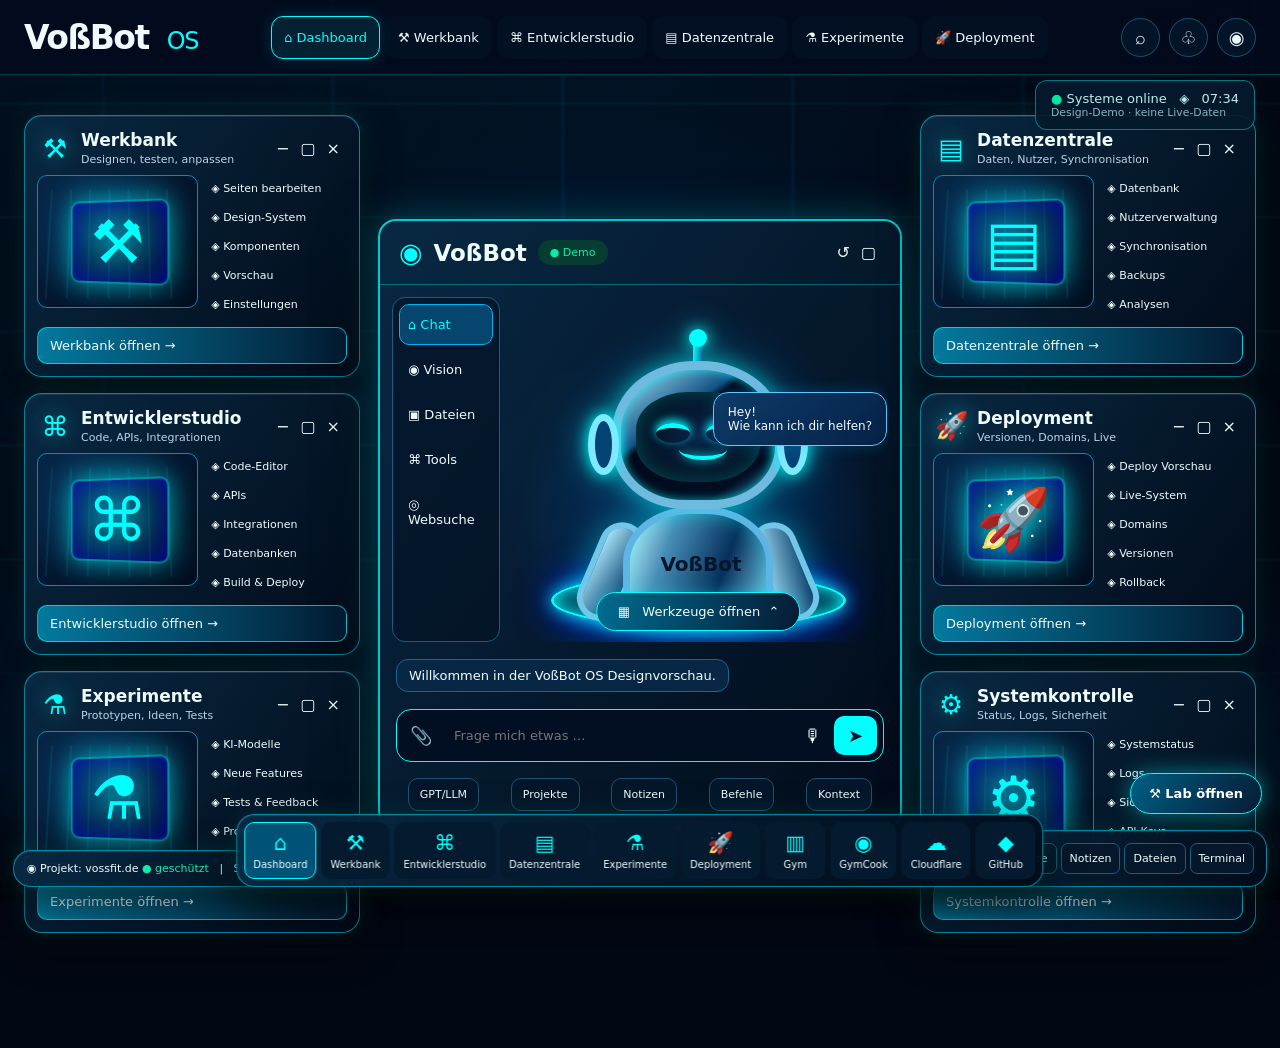
==== apps/vossbot-lab-v1/index.html @ 90f82146 "Create interactive VossBot Lab V1 integrated layout prototype" ====
<!doctype html><html lang="de"><head><meta charset="utf-8"><meta name="viewport" content="width=device-width,initial-scale=1"><meta name="theme-color" content="#030b19"><title>VoßBot OS | Virtuelle Werkbank</title><style>
:root{--cyan:#00ffff;--blue:#0000ff;--ink:#effcff;--muted:#a3c0d1;--line:#00dfff89;--glass:linear-gradient(125deg,#092b46e9,#020b19ef)}*{box-sizing:border-box}html{scroll-behavior:smooth}body{margin:0;min-height:100dvh;background:#020714;color:var(--ink);font:13px 'Segoe UI',system-ui,sans-serif;overflow-x:hidden}body:before{content:"";position:fixed;inset:0;z-index:-1;background:radial-gradient(ellipse at 50% 58%,#00399c55,transparent 55%),linear-gradient(90deg,#000a15b9,#0013267d,#000a15b9),repeating-linear-gradient(90deg,transparent 0 100px,#00aaff1c 102px 104px,transparent 106px 230px),linear-gradient(130deg,#031f37,#020510 65%)}body:after{content:"";position:fixed;inset:0;z-index:-1;pointer-events:none;background:linear-gradient(180deg,transparent 60%,#021328 85%,#02040b),repeating-linear-gradient(0deg,transparent 0 110px,#00ffff0d 112px 114px);opacity:.8}button,input{font:inherit}button{color:inherit;cursor:pointer}button:focus-visible,input:focus-visible{outline:2px solid var(--cyan);outline-offset:3px}.top{height:75px;display:flex;align-items:center;gap:22px;padding:0 24px;background:#030b1ec9;border-bottom:1px solid #00ffff39;backdrop-filter:blur(20px);position:relative;z-index:5}.logo{font-size:33px;letter-spacing:-1.5px;font-weight:850;white-space:nowrap}.logo b{color:var(--cyan);font-size:24px;font-weight:500;margin-left:8px}.nav{display:flex;gap:5px;flex:1;justify-content:center}.nav button{border:1px solid transparent;background:#0416288a;border-radius:12px;padding:13px 12px;white-space:nowrap}.nav button:hover,.nav button.selected{border-color:var(--cyan);color:var(--cyan);background:#00ffff17;box-shadow:0 0 15px #00ffff29}.topactions{display:flex;gap:9px}.topactions button{border:1px solid #145476;border-radius:50%;width:39px;height:39px;background:#031429;font-size:18px}.topactions button:hover{border-color:var(--cyan)}.status{position:absolute;right:25px;top:80px;padding:10px 15px;background:#041b2de9;border:1px solid #00ffff6a;border-radius:12px;z-index:4;color:#bceaf1}.status i{font-style:normal;color:#00e6a4}.stage{max-width:1650px;margin:auto;display:grid;grid-template-columns:minmax(250px,1fr) minmax(430px,1.56fr) minmax(250px,1fr);gap:18px;align-items:center;padding:40px 24px 115px;min-height:calc(100dvh - 75px)}.side{display:flex;flex-direction:column;gap:16px}.win,.center,.dock,.environment,.quick{background:var(--glass);border:1px solid var(--line);border-radius:18px;box-shadow:0 0 24px #00ffff1d,0 14px 38px #000b,inset 0 1px #ffffff16;backdrop-filter:blur(18px);overflow:hidden}.win{transition:box-shadow .2s}.win:hover{box-shadow:0 0 30px #00ffff49,0 14px 38px #000a}.win.hidden{display:none}.win.min .wincontent{display:none}.whead{display:flex;align-items:center;gap:10px;padding:14px 14px 9px}.wicon{font-size:27px;color:var(--cyan);width:32px;text-align:center;filter:drop-shadow(0 0 10px #00ffff77)}.whead strong{font-size:17px}.whead small{display:block;color:#b8d5e6;font-size:11px;margin-top:3px}.wc{margin-left:auto;display:flex;gap:1px}.wc button{background:none;border:0;font-size:16px;padding:3px 5px}.wc button:hover{color:var(--cyan)}.wincontent{display:grid;grid-template-columns:52% 1fr;gap:9px;padding:0 12px 12px}.art{height:133px;border-radius:10px;border:1px solid #008dc2;overflow:hidden;position:relative;background:radial-gradient(circle at 40% 40%,#0678be66,transparent 70%),linear-gradient(135deg,#071f3d,#010c1e)}.art:before{content:"";position:absolute;inset:10px;background:repeating-linear-gradient(90deg,#00ffff14 0 2px,transparent 2px 20px);transform:perspective(250px) rotateX(12deg)}.art:after{content:"";position:absolute;inset:18%;border:2px solid #00ffff77;border-radius:9px;box-shadow:0 0 28px #00ffff99,inset 0 0 25px #0000ff99;transform:perspective(300px) rotateY(-15deg)}.articon{position:absolute;inset:0;display:grid;place-items:center;font-size:60px;color:var(--cyan);filter:drop-shadow(0 0 16px #00ffff);z-index:1}.tools{display:flex;flex-direction:column;gap:2px}.tools button{background:transparent;border:1px solid transparent;border-radius:7px;text-align:left;font-size:11px;padding:6px 3px}.tools button:hover{border-color:#00ffff6c;background:#00ffff1a}.launch{grid-column:1/-1;text-align:left;background:linear-gradient(90deg,#03799e,#031b33);border:1px solid #00ffffaa;border-radius:10px;padding:10px 12px}.launch:hover{background:#0086a7}.center{border:2px solid #00ffffc4;min-height:610px;box-shadow:0 0 36px #00ffff44,0 20px 60px #000b;position:relative}.chead{display:flex;align-items:center;gap:11px;padding:16px 19px;border-bottom:1px solid #00ffff55}.chead strong{font-size:23px}.chead .botico{font-size:27px;color:var(--cyan)}.pill{background:#073c32;border-radius:20px;color:#00efa8;font-size:11px;padding:6px 12px}.chead .wc{margin-left:auto}.centerinner{display:grid;grid-template-columns:108px 1fr;gap:9px;padding:12px}.sidetabs{background:#031326ab;border:1px solid #1c5b7d;border-radius:13px;padding:6px;display:flex;flex-direction:column;gap:4px}.sidetabs button{border:1px solid transparent;border-radius:10px;background:transparent;text-align:left;padding:12px 8px}.sidetabs button:hover,.sidetabs button.active{background:#06466e;border-color:#00b4ef;color:var(--cyan)}.botstage{height:345px;position:relative;display:flex;justify-content:center;align-items:center;background:radial-gradient(ellipse at 50% 70%,#005dc777,transparent 68%);overflow:hidden}.halo{position:absolute;bottom:14px;width:78%;height:55px;border:3px solid #00ffff;border-radius:50%;box-shadow:0 0 18px var(--cyan),0 0 38px var(--blue),inset 0 0 18px var(--cyan)}.robot{position:relative;width:220px;height:290px;filter:drop-shadow(0 0 16px #00ffff6b);transform:translateY(10px)}.antenna{position:absolute;top:1px;left:105px;width:10px;height:30px;background:linear-gradient(90deg,#00ffff,#0b497d);border-radius:8px}.antenna:before{content:"";position:absolute;top:-7px;left:-4px;width:18px;height:18px;border-radius:50%;background:#00ffff;box-shadow:0 0 15px #00ffff}.head{position:absolute;top:26px;left:24px;width:172px;height:148px;border:9px solid #6fbbdf;border-radius:48% 48% 42% 42%;background:linear-gradient(145deg,#a8edff,#155184 35%,#01091b 39%,#010d22 80%,#2874a5);box-shadow:inset 0 0 10px #00ffffaa,0 0 20px #00ffff55}.face{position:absolute;inset:22px 15px 18px;border-radius:42%;background:radial-gradient(ellipse at center,#09264a,#01040c);box-shadow:inset 0 0 22px #00ffff4a}.eye{position:absolute;top:31px;width:34px;height:20px;border-top:5px solid var(--cyan);border-radius:50%;box-shadow:0 -3px 10px #00ffff}.eye.l{left:20px}.eye.r{right:20px}.smile{position:absolute;left:43px;bottom:22px;width:48px;height:21px;border-bottom:4px solid var(--cyan);border-radius:50%;filter:drop-shadow(0 0 5px #00ffff)}.ear{position:absolute;top:79px;width:31px;height:61px;border:7px solid #7deaff;background:#044475;border-radius:50%;box-shadow:0 0 15px #00ffff}.ear.l{left:0}.ear.r{right:0}.torso{position:absolute;top:172px;left:35px;width:150px;height:123px;border:7px solid #5eb5e4;border-radius:45% 45% 24% 24%;background:linear-gradient(110deg,#d0f7ff,#478eb7 28%,#05305b 65%,#7bc9e9);box-shadow:inset 0 0 20px #00ffff55}.torso:after{content:"VoßBot";position:absolute;top:38px;left:30px;color:#01162c;font-size:20px;font-weight:800}.arm{position:absolute;top:185px;width:46px;height:103px;border:6px solid #72c7e9;background:linear-gradient(100deg,#a9e6fc,#073c6a);border-radius:30px;transform:rotate(23deg)}.arm.l{left:0}.arm.r{right:0;transform:rotate(-23deg)}.hello{position:absolute;right:1px;top:95px;z-index:2;padding:12px 14px;border-radius:15px;background:linear-gradient(140deg,#0d3b68,#062147);border:1px solid #5acaff;box-shadow:0 0 15px #00aaff3b;font-size:12px}.tooltoggle{position:absolute;bottom:11px;left:50%;transform:translateX(-50%);z-index:2;border:1px solid var(--cyan);background:linear-gradient(100deg,#006c91,#061b35);border-radius:24px;padding:11px 20px;white-space:nowrap;box-shadow:0 0 16px #00ffff4c}.tooltoggle:hover{background:#0088ad}.messages{min-height:45px;max-height:130px;overflow:auto;display:flex;flex-direction:column;gap:6px;padding:5px 16px}.msg{align-self:flex-start;background:#082745;border:1px solid #17698b;border-radius:12px;padding:8px 12px;max-width:85%}.msg.me{align-self:flex-end;background:#035577}.compose{display:flex;align-items:center;gap:5px;margin:10px 16px 12px;border:1px solid var(--cyan);border-radius:15px;background:#020e22;padding:6px}.compose input{min-width:0;flex:1;border:0;outline:0;background:transparent;color:white;padding:10px}.compose button{background:transparent;border:0;font-size:18px;padding:7px}.compose .send{background:var(--cyan);color:#00172a;border-radius:10px;padding:9px 14px}.bottomtabs{display:flex;justify-content:space-around;gap:4px;padding:4px 14px 16px}.bottomtabs button{border:1px solid #20516e;background:#04162a;border-radius:10px;padding:9px 11px;font-size:11px}.bottomtabs button:hover{border-color:var(--cyan)}.dock{position:fixed;bottom:13px;left:50%;transform:translateX(-50%);z-index:6;display:flex;gap:5px;padding:7px;max-width:65vw;overflow:auto}.dock button{min-width:60px;display:flex;flex-direction:column;align-items:center;gap:4px;background:#041a2e;border:1px solid transparent;border-radius:10px;padding:8px;font-size:10px}.dock button i{font-size:21px;font-style:normal;color:var(--cyan)}.dock button:hover,.dock button.active{background:#005276;border-color:var(--cyan)}.environment{position:fixed;bottom:13px;left:13px;z-index:5;padding:11px 13px;font-size:11px}.environment span{color:#13ebad}.quick{position:fixed;bottom:13px;right:13px;z-index:5;padding:10px;font-size:11px}.quick button{background:#05182b;border:1px solid #14627f;border-radius:7px;padding:8px;margin:2px}.overlay{position:fixed;inset:0;z-index:20;display:none;align-items:center;justify-content:center;background:#000c;backdrop-filter:blur(9px);padding:14px}.overlay.show{display:flex}.dialog{width:min(600px,100%);max-height:90dvh;overflow:auto;background:linear-gradient(140deg,#10385b,#020d1f);border:1px solid var(--cyan);border-radius:20px;padding:24px;box-shadow:0 0 60px #00ffff35}.dialog .x{float:right;background:#082a46;border:1px solid #147ea5;border-radius:9px;padding:7px 11px}.dialog h2{margin:0 0 8px}.dialog p{color:#b4d0df}.options{display:grid;grid-template-columns:1fr 1fr;gap:9px;margin-top:17px}.options button{background:#06263e;border:1px solid #1c6c8b;border-radius:10px;padding:13px;text-align:left}.options button:hover{border-color:var(--cyan);background:#0b4260}.note{font-size:11px;margin-top:17px;color:#8aafc5}.mobilebar{display:none}@media(max-width:1250px){.nav{display:none}.stage{grid-template-columns:1fr 1.35fr;padding:25px 14px 120px}.right{grid-column:1/-1;display:grid;grid-template-columns:repeat(3,1fr)}.center{grid-column:2;grid-row:1}.left{grid-column:1;grid-row:1}.wincontent{grid-template-columns:1fr}.tools{display:grid;grid-template-columns:1fr 1fr}.environment,.quick{display:none}.dock{max-width:95vw}}@media(max-width:730px){.top{height:67px;padding:0 14px}.logo{font-size:26px}.logo b{font-size:19px}.status{top:70px;right:14px;font-size:10px;padding:6px}.stage{display:block;padding:66px 8px 95px;position:relative;min-height:900px}.center{width:100%;min-height:0}.chead{padding:11px 13px}.chead strong{font-size:20px}.centerinner{display:block;padding:8px}.sidetabs{display:none}.botstage{height:365px;overflow:visible}.robot{transform:scale(.87) translateY(0)}.hello{right:0;top:100px;font-size:11px;padding:8px}.tooltoggle{bottom:8px}.left,.right{position:absolute;top:135px;width:76px;display:flex;gap:16px;z-index:3;pointer-events:none}.left{left:0}.right{right:0}.win{width:72px;min-height:80px;pointer-events:auto;border-radius:17px;background:linear-gradient(145deg,#064168e9,#031122e8)}.whead{display:flex;flex-direction:column;gap:3px;padding:13px 4px;text-align:center}.wicon{width:auto;font-size:27px}.whead strong{font-size:10px;line-height:1.2}.whead small,.wincontent,.wc{display:none}.win:hover{transform:scale(1.03)}.left .win:nth-child(2),.right .win:nth-child(2){margin-top:18px}.left .win:nth-child(3),.right .win:nth-child(3){margin-top:18px}.bottomtabs{display:none}.dock,.quick,.environment{display:none}.mobilebar{display:flex;position:fixed;bottom:0;left:0;right:0;z-index:10;background:#020b1af5;border-top:1px solid #00ffff6b;justify-content:space-around;padding:8px 4px 10px;backdrop-filter:blur(20px)}.mobilebar button{display:flex;flex-direction:column;align-items:center;gap:3px;background:none;border:0;font-size:11px;min-width:56px}.mobilebar i{font-style:normal;color:var(--cyan);font-size:22px}.messages{max-height:130px}.compose{margin:9px 10px 14px}.dialog{padding:17px}.options{grid-template-columns:1fr 1fr}}@media(min-width:731px){.win{cursor:default}}
</style></head><body><header class="top"><div class="logo">VoßBot <b>OS</b></div><nav class="nav" id="nav"></nav><div class="topactions"><button data-go="Suche" aria-label="Suche">⌕</button><button data-go="Benachrichtigungen" aria-label="Benachrichtigungen">♧</button><button data-go="Profil" aria-label="Profil">◉</button></div></header><div class="status"><i>●</i> Systeme online &nbsp; ◈ &nbsp; <span id="clock"></span><small style="display:block;color:#8cb1c6">Design-Demo · keine Live-Daten</small></div><main class="stage"><section class="side left" id="left"></section><section class="center" id="center"><div class="chead"><span class="botico">◉</span><strong>VoßBot</strong><span class="pill">● Demo</span><div class="wc"><button id="reset" title="Chat leeren">↺</button><button id="expand" title="Chat vergrößern">▢</button></div></div><div class="centerinner"><div class="sidetabs" id="sidetabs"></div><div class="botstage"><div class="halo"></div><div class="robot"><div class="antenna"></div><div class="arm l"></div><div class="arm r"></div><div class="torso"></div><div class="head"><div class="face"><div class="eye l"></div><div class="eye r"></div><div class="smile"></div></div></div><div class="ear l"></div><div class="ear r"></div></div><div class="hello">Hey!<br>Wie kann ich dir helfen?</div><button class="tooltoggle" id="tooltoggle">▦ &nbsp; Werkzeuge öffnen &nbsp;⌃</button></div></div><div class="messages" id="messages"><div class="msg">Willkommen in der VoßBot OS Designvorschau.</div></div><form class="compose" id="form"><button type="button" data-go="Dateien">📎</button><input id="input" placeholder="Frage mich etwas …" aria-label="Chatnachricht"><button type="button" data-go="Mikrofon">🎙</button><button class="send">➤</button></form><div class="bottomtabs" id="bottomtabs"></div></section><section class="side right" id="right"></section></main><aside class="environment">◉ Projekt: vossfit.de <span>● geschützt</span> &nbsp; | &nbsp; Sandbox: voßfit.de</aside><aside class="quick">★ Schnellzugriff <button data-go="Projekte">Projekte</button><button data-go="Notizen">Notizen</button><button data-go="Dateien">Dateien</button><button data-go="Terminal">Terminal</button></aside><div class="dock" id="dock"></div><div class="mobilebar" id="mobilebar"></div><div class="overlay" id="overlay"><section class="dialog"><button class="x" id="close">✕</button><h2 id="dialogtitle"></h2><p id="dialogdesc"></p><div class="options" id="options"></div><div class="note">Interaktive Designvorschau: keine echte KI, Cloudflare-Operationen oder Deployments.</div></section></div><script>
const defs=[['Werkbank','⚒','Designen, testen, anpassen',['Seiten bearbeiten','Design-System','Komponenten','Vorschau','Einstellungen']],['Entwicklerstudio','⌘','Code, APIs, Integrationen',['Code-Editor','APIs','Integrationen','Datenbanken','Build & Deploy']],['Experimente','⚗','Prototypen, Ideen, Tests',['KI-Modelle','Neue Features','Tests & Feedback','Prototypen','Ideen sammeln']],['Datenzentrale','▤','Daten, Nutzer, Synchronisation',['Datenbank','Nutzerverwaltung','Synchronisation','Backups','Analysen']],['Deployment','🚀','Versionen, Domains, Live',['Deploy Vorschau','Live-System','Domains','Versionen','Rollback']],['Systemkontrolle','⚙','Status, Logs, Sicherheit',['Systemstatus','Logs','Sicherheit','API-Keys','Systeminfo']]];const $=id=>document.getElementById(id);const make=(t,c)=>{const e=document.createElement(t);if(c)e.className=c;return e};function show(name,sub){const d=defs.find(x=>x[0]===name)||[name,'◈','Dieser Bereich wird später angebunden.',['Übersicht','Einstellungen','Details']];$('dialogtitle').textContent=d[1]+' '+d[0];$('dialogdesc').textContent=sub?sub+' – Funktionsdemo ohne Backend.':d[2];$('options').replaceChildren(...d[3].map(x=>{const b=make('button');b.textContent='↗ '+x;b.onclick=()=>$('dialogdesc').textContent=x+' – dieses Modul wird später mit den APIs verbunden.';return b}));$('overlay').classList.add('show')}function windowCard(d){const e=make('article','win');e.id='win-'+d[0];e.innerHTML='<div class="whead"><span class="wicon">'+d[1]+'</span><div><strong>'+d[0]+'</strong><small>'+d[2]+'</small></div><div class="wc"><button class="min" title="Minimieren">−</button><button class="max" title="Öffnen">▢</button><button class="hide" title="Schließen">×</button></div></div><div class="wincontent"><div class="art"><div class="articon">'+d[1]+'</div></div><div class="tools"></div><button class="launch">'+d[0]+' öffnen →</button></div>';e.querySelector('.min').onclick=()=>e.classList.toggle('min');e.querySelector('.max').onclick=()=>show(d[0]);e.querySelector('.hide').onclick=()=>e.classList.add('hidden');e.querySelector('.launch').onclick=()=>show(d[0]);e.querySelector('.art').onclick=()=>show(d[0]);e.querySelector('.whead').addEventListener('click',ev=>{if(window.innerWidth<=730&&!ev.target.closest('button'))show(d[0])});d[3].forEach(x=>{const b=make('button');b.textContent='◈ '+x;b.onclick=()=>show(d[0],x);e.querySelector('.tools').append(b)});return e}defs.slice(0,3).forEach(d=>$('left').append(windowCard(d)));defs.slice(3).forEach(d=>$('right').append(windowCard(d)));['⌂ Dashboard','⚒ Werkbank','⌘ Entwicklerstudio','▤ Datenzentrale','⚗ Experimente','🚀 Deployment'].forEach((n,i)=>{const b=make('button',i===0?'selected':'');b.textContent=n;b.onclick=()=>i?show(defs[i-1][0]):window.scrollTo({top:0,behavior:'smooth'});$('nav').append(b)});['⌂ Chat','◉ Vision','▣ Dateien','⌘ Tools','◎ Websuche'].forEach((n,i)=>{const b=make('button',i===0?'active':'');b.textContent=n;b.onclick=()=>show(n.substring(2));$('sidetabs').append(b)});['GPT/LLM','Projekte','Notizen','Befehle','Kontext'].forEach(n=>{const b=make('button');b.textContent=n;b.onclick=()=>show(n);$('bottomtabs').append(b)});[['⌂','Dashboard'],['⚒','Werkbank'],['⌘','Entwicklerstudio'],['▤','Datenzentrale'],['⚗','Experimente'],['🚀','Deployment'],['▥','Gym'],['◉','GymCook'],['☁','Cloudflare'],['◆','GitHub']].forEach(([ic,n],i)=>{const b=make('button',i===0?'active':'');b.innerHTML='<i>'+ic+'</i>'+n;b.onclick=()=>{const e=$('win-'+n);if(e){e.classList.remove('hidden','min');if(window.innerWidth>730)e.scrollIntoView({behavior:'smooth',block:'center'});else show(n)}else show(n)};$('dock').append(b)});[['⌂','Dashboard'],['⚒','Werkbank'],['⌘','Entwicklerstudio'],['▤','Datenzentrale'],['☷','Mehr']].forEach(([ic,n])=>{const b=make('button');b.innerHTML='<i>'+ic+'</i>'+n;b.onclick=()=>show(n);$('mobilebar').append(b)});const shortcuts=['▥ Trainingsplan','♥ Ernährungsplan','♨ Rezeptidee','▤ Übung erklären','▥ Analyse','⌘ Code-Hilfe','♧ Ideen sammeln','▣ Projektplanung'];$('tooltoggle').onclick=()=>{show('Werkzeuge');$('dialogtitle').textContent='▦ VoßBot Werkzeuge';$('dialogdesc').textContent='Wähle eine Schnellaktion für den Chat.';$('options').replaceChildren(...shortcuts.map(x=>{const b=make('button');b.textContent=x;b.onclick=()=>{$('overlay').classList.remove('show');$('input').value=x.slice(2)+': ';$('input').focus()};return b}))};document.querySelectorAll('[data-go]').forEach(e=>e.onclick=()=>show(e.dataset.go));$('close').onclick=()=>$('overlay').classList.remove('show');$('overlay').onclick=e=>{if(e.target===$('overlay'))$('overlay').classList.remove('show')};document.addEventListener('keydown',e=>{if(e.key==='Escape')$('overlay').classList.remove('show')});$('form').onsubmit=e=>{e.preventDefault();const v=$('input').value.trim();if(!v)return;for(const [cls,t] of [['msg me',v],['msg','VoßBot Demo: Deine Nachricht ist angekommen. Die KI-Anbindung folgt später.']]){const el=make('div',cls);el.textContent=t;$('messages').append(el)}$('messages').scrollTop=$('messages').scrollHeight;$('input').value=''};$('reset').onclick=()=>$('messages').replaceChildren();$('expand').onclick=()=>$('center').classList.toggle('expanded');const st=make('style');st.textContent='.center.expanded{position:fixed;inset:12px;max-width:850px;width:calc(100% - 24px);height:calc(100dvh - 24px);z-index:12;margin:auto;overflow:auto}.center.expanded .messages{min-height:100px}';document.head.append(st);$('clock').textContent=new Date().toLocaleTimeString('de-DE',{hour:'2-digit',minute:'2-digit'});
</script><link rel="stylesheet" href="lab.css"><script src="lab.js"></script></body></html>
---- apps/vossbot-lab-v1/lab.css ----
.lab-launch{position:fixed;z-index:11;right:18px;bottom:86px;padding:12px 18px;border-radius:30px;background:linear-gradient(120deg,#005e83,#051c35);color:#fff;border:1px solid #00ffff;box-shadow:0 0 22px #00ffff70;font-weight:750}.lab-launch:hover{background:#0084ac}.lab-shell{display:none;position:fixed;z-index:40;inset:4vh 5vw;background:linear-gradient(145deg,#092842f5,#020a19fa);border:1px solid #00ffffbd;border-radius:22px;box-shadow:0 0 70px #00ffff42,0 24px 90px #000e;color:#e9faff;overflow:hidden;flex-direction:column;backdrop-filter:blur(28px)}.lab-shell.visible{display:flex}.lab-shell.fullscreen{inset:8px}.lab-shell.minimized{inset:auto 20px 80px auto;width:260px;height:68px}.lab-shell.minimized .lab-main,.lab-shell.minimized #labSubtitle,.lab-shell.minimized .lab-kicker{display:none}.lab-shell.minimized .lab-head{padding:10px}.lab-head{display:flex;align-items:center;justify-content:space-between;gap:12px;padding:17px 21px;background:linear-gradient(90deg,#052d4d,#020b1e);border-bottom:1px solid #00ffff52}.lab-head h2{font-size:23px;margin:3px 0}.lab-head p{font-size:12px;color:#9dc2d5;margin:0}.lab-kicker{color:#00ffff;font-size:10px;letter-spacing:2px}.lab-actions{display:flex;align-items:center;gap:7px}.lab-actions span{font-size:10px;color:#85d9d7}.lab-actions button{background:#062b47;border:1px solid #197393;border-radius:8px;padding:8px 10px}.lab-actions button:hover{border-color:#00ffff}.lab-main{display:grid;grid-template-columns:205px minmax(0,1fr);flex:1;min-height:0}.lab-nav{display:flex;flex-direction:column;gap:6px;padding:16px 10px;border-right:1px solid #00ffff32;overflow:auto;background:#031629a6}.lab-nav button{background:transparent;border:1px solid transparent;text-align:left;padding:12px 10px;border-radius:10px;color:#b8d7e6}.lab-nav button.active,.lab-nav button:hover{border-color:#00ffff80;background:#00ffff1a;color:#00ffff}.lab-content{overflow:auto;padding:22px;min-width:0}.lab-content h2{font-size:21px}.lab-content h3{font-size:16px;margin:0 0 13px}.lab-card{background:linear-gradient(140deg,#0a2a45,#051327);border:1px solid #1c6687;border-radius:14px;padding:17px;margin-bottom:15px;box-shadow:inset 0 1px #ffffff0c}.lab-grid{display:grid;grid-template-columns:repeat(2,minmax(0,1fr));gap:14px}.lab-grid .lab-card{margin-bottom:0}.lab-row{display:flex;flex-wrap:wrap;align-items:center;gap:9px;margin:12px 0}.lab-row input,.lab-row select{flex:1;min-width:120px}.lab-content input:not([type=checkbox]):not([type=file]),.lab-content select,.lab-content textarea{background:#021327;color:white;border:1px solid #277b9c;border-radius:9px;padding:10px;max-width:100%}.lab-content input[type=checkbox]{accent-color:#00ffff}.lab-btn{background:#052c49;border:1px solid #187da1;border-radius:9px;padding:10px 13px;color:#e9ffff}.lab-btn:hover{border-color:#00ffff;background:#075072}.lab-btn.primary{background:#00d9e9;color:#001a2b;border-color:#00ffff;font-weight:750}.lab-muted{color:#9fc1d1;font-size:12px;line-height:1.6}.lab-line{padding:10px 3px;border-bottom:1px solid #1a506a;display:flex;justify-content:space-between;gap:8px;align-items:center;font-size:12px}.lab-line label{display:flex;align-items:center;gap:8px}.lab-stat{display:flex;justify-content:space-between;gap:10px;padding:10px 0;border-bottom:1px solid #1c4b67}.lab-stat b{color:#00ffff;font-size:12px}.lab-note{display:flex;justify-content:space-between;gap:8px;padding:8px 0}.lab-note button{border:1px solid #165e81;border-radius:8px;background:#07243a;padding:8px;text-align:left}.lab-note button:first-child{flex:1}.lab-code{width:100%;height:190px;font:12px/1.6 Consolas,monospace}.lab-frame{width:100%;height:220px;border:1px solid #267fa0;border-radius:12px;background:white}.lab-chat{height:220px;overflow:auto;display:flex;flex-direction:column;gap:8px;padding:10px;border:1px solid #1b6b89;border-radius:12px;background:#020e21}.lab-message{align-self:flex-start;background:#083753;border:1px solid #1e688a;border-radius:12px;padding:10px 13px;max-width:85%;white-space:pre-wrap}.lab-message.user{align-self:flex-end;background:#075d76}.lab-steps{display:flex;flex-wrap:wrap;gap:8px;margin:12px 0}.lab-steps span{padding:10px;background:#063b58;border:1px solid #13749c;border-radius:10px}.lab-switch{display:flex;gap:10px;align-items:center}.lab-toast{position:fixed;z-index:99;bottom:30px;left:50%;transform:translateX(-50%);padding:12px 20px;border-radius:12px;background:#053a51;border:1px solid #00ffff;box-shadow:0 0 24px #00ffff5e;opacity:0;pointer-events:none;transition:opacity .2s}.lab-toast.on{opacity:1}@media(max-width:850px){.lab-shell{inset:10px}.lab-main{grid-template-columns:145px 1fr}.lab-nav button{font-size:11px;padding:10px 6px}.lab-content{padding:12px}.lab-grid{grid-template-columns:1fr}.lab-actions span{display:none}}@media(max-width:540px){.lab-shell{inset:4px 4px 60px;border-radius:13px}.lab-head{padding:10px}.lab-head h2{font-size:17px}.lab-head p{font-size:10px}.lab-actions{gap:3px}.lab-actions button{padding:5px 7px}.lab-main{display:flex;flex-direction:column}.lab-nav{flex-direction:row;flex-shrink:0;border-right:0;border-bottom:1px solid #00ffff55;overflow-x:auto;padding:7px;gap:4px}.lab-nav button{white-space:nowrap;flex-shrink:0;font-size:11px}.lab-content{padding:10px}.lab-card{padding:12px}.lab-row{align-items:stretch}.lab-row input{width:100%}.lab-launch{bottom:68px;right:10px;font-size:12px;padding:9px 12px}.lab-shell.minimized{bottom:75px;right:8px;width:220px}}
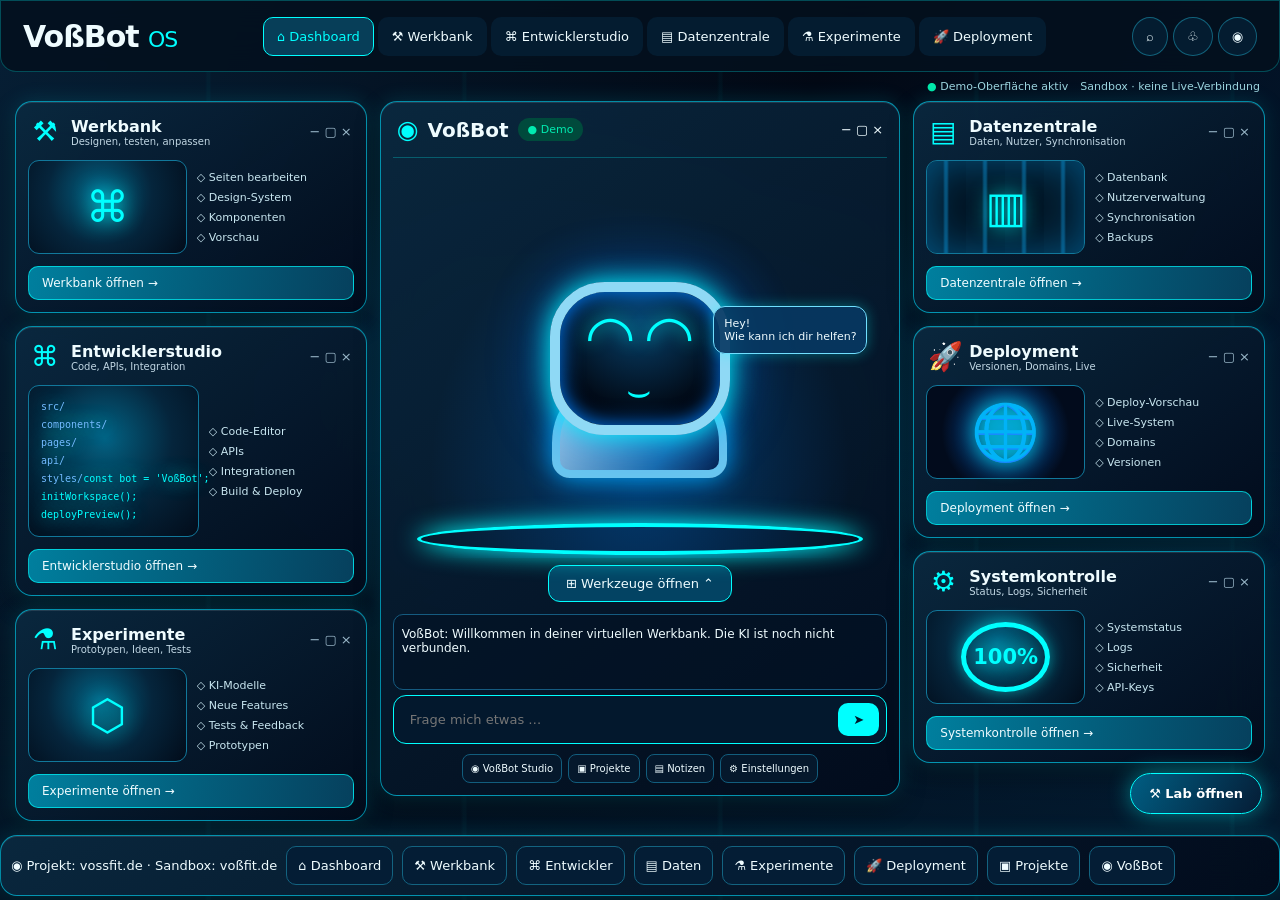
==== commit 3d53df11: "Rebuild responsive VoßBot OS dashboard around floating Lab modules" ====
--- a/apps/vossbot-lab-v1/index.html
+++ b/apps/vossbot-lab-v1/index.html
@@ -1,5 +1,27 @@
-<!doctype html><html lang="de"><head><meta charset="utf-8"><meta name="viewport" content="width=device-width,initial-scale=1"><meta name="theme-color" content="#030b19"><title>VoßBot OS | Virtuelle Werkbank</title><style>
-:root{--cyan:#00ffff;--blue:#0000ff;--ink:#effcff;--muted:#a3c0d1;--line:#00dfff89;--glass:linear-gradient(125deg,#092b46e9,#020b19ef)}*{box-sizing:border-box}html{scroll-behavior:smooth}body{margin:0;min-height:100dvh;background:#020714;color:var(--ink);font:13px 'Segoe UI',system-ui,sans-serif;overflow-x:hidden}body:before{content:"";position:fixed;inset:0;z-index:-1;background:radial-gradient(ellipse at 50% 58%,#00399c55,transparent 55%),linear-gradient(90deg,#000a15b9,#0013267d,#000a15b9),repeating-linear-gradient(90deg,transparent 0 100px,#00aaff1c 102px 104px,transparent 106px 230px),linear-gradient(130deg,#031f37,#020510 65%)}body:after{content:"";position:fixed;inset:0;z-index:-1;pointer-events:none;background:linear-gradient(180deg,transparent 60%,#021328 85%,#02040b),repeating-linear-gradient(0deg,transparent 0 110px,#00ffff0d 112px 114px);opacity:.8}button,input{font:inherit}button{color:inherit;cursor:pointer}button:focus-visible,input:focus-visible{outline:2px solid var(--cyan);outline-offset:3px}.top{height:75px;display:flex;align-items:center;gap:22px;padding:0 24px;background:#030b1ec9;border-bottom:1px solid #00ffff39;backdrop-filter:blur(20px);position:relative;z-index:5}.logo{font-size:33px;letter-spacing:-1.5px;font-weight:850;white-space:nowrap}.logo b{color:var(--cyan);font-size:24px;font-weight:500;margin-left:8px}.nav{display:flex;gap:5px;flex:1;justify-content:center}.nav button{border:1px solid transparent;background:#0416288a;border-radius:12px;padding:13px 12px;white-space:nowrap}.nav button:hover,.nav button.selected{border-color:var(--cyan);color:var(--cyan);background:#00ffff17;box-shadow:0 0 15px #00ffff29}.topactions{display:flex;gap:9px}.topactions button{border:1px solid #145476;border-radius:50%;width:39px;height:39px;background:#031429;font-size:18px}.topactions button:hover{border-color:var(--cyan)}.status{position:absolute;right:25px;top:80px;padding:10px 15px;background:#041b2de9;border:1px solid #00ffff6a;border-radius:12px;z-index:4;color:#bceaf1}.status i{font-style:normal;color:#00e6a4}.stage{max-width:1650px;margin:auto;display:grid;grid-template-columns:minmax(250px,1fr) minmax(430px,1.56fr) minmax(250px,1fr);gap:18px;align-items:center;padding:40px 24px 115px;min-height:calc(100dvh - 75px)}.side{display:flex;flex-direction:column;gap:16px}.win,.center,.dock,.environment,.quick{background:var(--glass);border:1px solid var(--line);border-radius:18px;box-shadow:0 0 24px #00ffff1d,0 14px 38px #000b,inset 0 1px #ffffff16;backdrop-filter:blur(18px);overflow:hidden}.win{transition:box-shadow .2s}.win:hover{box-shadow:0 0 30px #00ffff49,0 14px 38px #000a}.win.hidden{display:none}.win.min .wincontent{display:none}.whead{display:flex;align-items:center;gap:10px;padding:14px 14px 9px}.wicon{font-size:27px;color:var(--cyan);width:32px;text-align:center;filter:drop-shadow(0 0 10px #00ffff77)}.whead strong{font-size:17px}.whead small{display:block;color:#b8d5e6;font-size:11px;margin-top:3px}.wc{margin-left:auto;display:flex;gap:1px}.wc button{background:none;border:0;font-size:16px;padding:3px 5px}.wc button:hover{color:var(--cyan)}.wincontent{display:grid;grid-template-columns:52% 1fr;gap:9px;padding:0 12px 12px}.art{height:133px;border-radius:10px;border:1px solid #008dc2;overflow:hidden;position:relative;background:radial-gradient(circle at 40% 40%,#0678be66,transparent 70%),linear-gradient(135deg,#071f3d,#010c1e)}.art:before{content:"";position:absolute;inset:10px;background:repeating-linear-gradient(90deg,#00ffff14 0 2px,transparent 2px 20px);transform:perspective(250px) rotateX(12deg)}.art:after{content:"";position:absolute;inset:18%;border:2px solid #00ffff77;border-radius:9px;box-shadow:0 0 28px #00ffff99,inset 0 0 25px #0000ff99;transform:perspective(300px) rotateY(-15deg)}.articon{position:absolute;inset:0;display:grid;place-items:center;font-size:60px;color:var(--cyan);filter:drop-shadow(0 0 16px #00ffff);z-index:1}.tools{display:flex;flex-direction:column;gap:2px}.tools button{background:transparent;border:1px solid transparent;border-radius:7px;text-align:left;font-size:11px;padding:6px 3px}.tools button:hover{border-color:#00ffff6c;background:#00ffff1a}.launch{grid-column:1/-1;text-align:left;background:linear-gradient(90deg,#03799e,#031b33);border:1px solid #00ffffaa;border-radius:10px;padding:10px 12px}.launch:hover{background:#0086a7}.center{border:2px solid #00ffffc4;min-height:610px;box-shadow:0 0 36px #00ffff44,0 20px 60px #000b;position:relative}.chead{display:flex;align-items:center;gap:11px;padding:16px 19px;border-bottom:1px solid #00ffff55}.chead strong{font-size:23px}.chead .botico{font-size:27px;color:var(--cyan)}.pill{background:#073c32;border-radius:20px;color:#00efa8;font-size:11px;padding:6px 12px}.chead .wc{margin-left:auto}.centerinner{display:grid;grid-template-columns:108px 1fr;gap:9px;padding:12px}.sidetabs{background:#031326ab;border:1px solid #1c5b7d;border-radius:13px;padding:6px;display:flex;flex-direction:column;gap:4px}.sidetabs button{border:1px solid transparent;border-radius:10px;background:transparent;text-align:left;padding:12px 8px}.sidetabs button:hover,.sidetabs button.active{background:#06466e;border-color:#00b4ef;color:var(--cyan)}.botstage{height:345px;position:relative;display:flex;justify-content:center;align-items:center;background:radial-gradient(ellipse at 50% 70%,#005dc777,transparent 68%);overflow:hidden}.halo{position:absolute;bottom:14px;width:78%;height:55px;border:3px solid #00ffff;border-radius:50%;box-shadow:0 0 18px var(--cyan),0 0 38px var(--blue),inset 0 0 18px var(--cyan)}.robot{position:relative;width:220px;height:290px;filter:drop-shadow(0 0 16px #00ffff6b);transform:translateY(10px)}.antenna{position:absolute;top:1px;left:105px;width:10px;height:30px;background:linear-gradient(90deg,#00ffff,#0b497d);border-radius:8px}.antenna:before{content:"";position:absolute;top:-7px;left:-4px;width:18px;height:18px;border-radius:50%;background:#00ffff;box-shadow:0 0 15px #00ffff}.head{position:absolute;top:26px;left:24px;width:172px;height:148px;border:9px solid #6fbbdf;border-radius:48% 48% 42% 42%;background:linear-gradient(145deg,#a8edff,#155184 35%,#01091b 39%,#010d22 80%,#2874a5);box-shadow:inset 0 0 10px #00ffffaa,0 0 20px #00ffff55}.face{position:absolute;inset:22px 15px 18px;border-radius:42%;background:radial-gradient(ellipse at center,#09264a,#01040c);box-shadow:inset 0 0 22px #00ffff4a}.eye{position:absolute;top:31px;width:34px;height:20px;border-top:5px solid var(--cyan);border-radius:50%;box-shadow:0 -3px 10px #00ffff}.eye.l{left:20px}.eye.r{right:20px}.smile{position:absolute;left:43px;bottom:22px;width:48px;height:21px;border-bottom:4px solid var(--cyan);border-radius:50%;filter:drop-shadow(0 0 5px #00ffff)}.ear{position:absolute;top:79px;width:31px;height:61px;border:7px solid #7deaff;background:#044475;border-radius:50%;box-shadow:0 0 15px #00ffff}.ear.l{left:0}.ear.r{right:0}.torso{position:absolute;top:172px;left:35px;width:150px;height:123px;border:7px solid #5eb5e4;border-radius:45% 45% 24% 24%;background:linear-gradient(110deg,#d0f7ff,#478eb7 28%,#05305b 65%,#7bc9e9);box-shadow:inset 0 0 20px #00ffff55}.torso:after{content:"VoßBot";position:absolute;top:38px;left:30px;color:#01162c;font-size:20px;font-weight:800}.arm{position:absolute;top:185px;width:46px;height:103px;border:6px solid #72c7e9;background:linear-gradient(100deg,#a9e6fc,#073c6a);border-radius:30px;transform:rotate(23deg)}.arm.l{left:0}.arm.r{right:0;transform:rotate(-23deg)}.hello{position:absolute;right:1px;top:95px;z-index:2;padding:12px 14px;border-radius:15px;background:linear-gradient(140deg,#0d3b68,#062147);border:1px solid #5acaff;box-shadow:0 0 15px #00aaff3b;font-size:12px}.tooltoggle{position:absolute;bottom:11px;left:50%;transform:translateX(-50%);z-index:2;border:1px solid var(--cyan);background:linear-gradient(100deg,#006c91,#061b35);border-radius:24px;padding:11px 20px;white-space:nowrap;box-shadow:0 0 16px #00ffff4c}.tooltoggle:hover{background:#0088ad}.messages{min-height:45px;max-height:130px;overflow:auto;display:flex;flex-direction:column;gap:6px;padding:5px 16px}.msg{align-self:flex-start;background:#082745;border:1px solid #17698b;border-radius:12px;padding:8px 12px;max-width:85%}.msg.me{align-self:flex-end;background:#035577}.compose{display:flex;align-items:center;gap:5px;margin:10px 16px 12px;border:1px solid var(--cyan);border-radius:15px;background:#020e22;padding:6px}.compose input{min-width:0;flex:1;border:0;outline:0;background:transparent;color:white;padding:10px}.compose button{background:transparent;border:0;font-size:18px;padding:7px}.compose .send{background:var(--cyan);color:#00172a;border-radius:10px;padding:9px 14px}.bottomtabs{display:flex;justify-content:space-around;gap:4px;padding:4px 14px 16px}.bottomtabs button{border:1px solid #20516e;background:#04162a;border-radius:10px;padding:9px 11px;font-size:11px}.bottomtabs button:hover{border-color:var(--cyan)}.dock{position:fixed;bottom:13px;left:50%;transform:translateX(-50%);z-index:6;display:flex;gap:5px;padding:7px;max-width:65vw;overflow:auto}.dock button{min-width:60px;display:flex;flex-direction:column;align-items:center;gap:4px;background:#041a2e;border:1px solid transparent;border-radius:10px;padding:8px;font-size:10px}.dock button i{font-size:21px;font-style:normal;color:var(--cyan)}.dock button:hover,.dock button.active{background:#005276;border-color:var(--cyan)}.environment{position:fixed;bottom:13px;left:13px;z-index:5;padding:11px 13px;font-size:11px}.environment span{color:#13ebad}.quick{position:fixed;bottom:13px;right:13px;z-index:5;padding:10px;font-size:11px}.quick button{background:#05182b;border:1px solid #14627f;border-radius:7px;padding:8px;margin:2px}.overlay{position:fixed;inset:0;z-index:20;display:none;align-items:center;justify-content:center;background:#000c;backdrop-filter:blur(9px);padding:14px}.overlay.show{display:flex}.dialog{width:min(600px,100%);max-height:90dvh;overflow:auto;background:linear-gradient(140deg,#10385b,#020d1f);border:1px solid var(--cyan);border-radius:20px;padding:24px;box-shadow:0 0 60px #00ffff35}.dialog .x{float:right;background:#082a46;border:1px solid #147ea5;border-radius:9px;padding:7px 11px}.dialog h2{margin:0 0 8px}.dialog p{color:#b4d0df}.options{display:grid;grid-template-columns:1fr 1fr;gap:9px;margin-top:17px}.options button{background:#06263e;border:1px solid #1c6c8b;border-radius:10px;padding:13px;text-align:left}.options button:hover{border-color:var(--cyan);background:#0b4260}.note{font-size:11px;margin-top:17px;color:#8aafc5}.mobilebar{display:none}@media(max-width:1250px){.nav{display:none}.stage{grid-template-columns:1fr 1.35fr;padding:25px 14px 120px}.right{grid-column:1/-1;display:grid;grid-template-columns:repeat(3,1fr)}.center{grid-column:2;grid-row:1}.left{grid-column:1;grid-row:1}.wincontent{grid-template-columns:1fr}.tools{display:grid;grid-template-columns:1fr 1fr}.environment,.quick{display:none}.dock{max-width:95vw}}@media(max-width:730px){.top{height:67px;padding:0 14px}.logo{font-size:26px}.logo b{font-size:19px}.status{top:70px;right:14px;font-size:10px;padding:6px}.stage{display:block;padding:66px 8px 95px;position:relative;min-height:900px}.center{width:100%;min-height:0}.chead{padding:11px 13px}.chead strong{font-size:20px}.centerinner{display:block;padding:8px}.sidetabs{display:none}.botstage{height:365px;overflow:visible}.robot{transform:scale(.87) translateY(0)}.hello{right:0;top:100px;font-size:11px;padding:8px}.tooltoggle{bottom:8px}.left,.right{position:absolute;top:135px;width:76px;display:flex;gap:16px;z-index:3;pointer-events:none}.left{left:0}.right{right:0}.win{width:72px;min-height:80px;pointer-events:auto;border-radius:17px;background:linear-gradient(145deg,#064168e9,#031122e8)}.whead{display:flex;flex-direction:column;gap:3px;padding:13px 4px;text-align:center}.wicon{width:auto;font-size:27px}.whead strong{font-size:10px;line-height:1.2}.whead small,.wincontent,.wc{display:none}.win:hover{transform:scale(1.03)}.left .win:nth-child(2),.right .win:nth-child(2){margin-top:18px}.left .win:nth-child(3),.right .win:nth-child(3){margin-top:18px}.bottomtabs{display:none}.dock,.quick,.environment{display:none}.mobilebar{display:flex;position:fixed;bottom:0;left:0;right:0;z-index:10;background:#020b1af5;border-top:1px solid #00ffff6b;justify-content:space-around;padding:8px 4px 10px;backdrop-filter:blur(20px)}.mobilebar button{display:flex;flex-direction:column;align-items:center;gap:3px;background:none;border:0;font-size:11px;min-width:56px}.mobilebar i{font-style:normal;color:var(--cyan);font-size:22px}.messages{max-height:130px}.compose{margin:9px 10px 14px}.dialog{padding:17px}.options{grid-template-columns:1fr 1fr}}@media(min-width:731px){.win{cursor:default}}
-</style></head><body><header class="top"><div class="logo">VoßBot <b>OS</b></div><nav class="nav" id="nav"></nav><div class="topactions"><button data-go="Suche" aria-label="Suche">⌕</button><button data-go="Benachrichtigungen" aria-label="Benachrichtigungen">♧</button><button data-go="Profil" aria-label="Profil">◉</button></div></header><div class="status"><i>●</i> Systeme online &nbsp; ◈ &nbsp; <span id="clock"></span><small style="display:block;color:#8cb1c6">Design-Demo · keine Live-Daten</small></div><main class="stage"><section class="side left" id="left"></section><section class="center" id="center"><div class="chead"><span class="botico">◉</span><strong>VoßBot</strong><span class="pill">● Demo</span><div class="wc"><button id="reset" title="Chat leeren">↺</button><button id="expand" title="Chat vergrößern">▢</button></div></div><div class="centerinner"><div class="sidetabs" id="sidetabs"></div><div class="botstage"><div class="halo"></div><div class="robot"><div class="antenna"></div><div class="arm l"></div><div class="arm r"></div><div class="torso"></div><div class="head"><div class="face"><div class="eye l"></div><div class="eye r"></div><div class="smile"></div></div></div><div class="ear l"></div><div class="ear r"></div></div><div class="hello">Hey!<br>Wie kann ich dir helfen?</div><button class="tooltoggle" id="tooltoggle">▦ &nbsp; Werkzeuge öffnen &nbsp;⌃</button></div></div><div class="messages" id="messages"><div class="msg">Willkommen in der VoßBot OS Designvorschau.</div></div><form class="compose" id="form"><button type="button" data-go="Dateien">📎</button><input id="input" placeholder="Frage mich etwas …" aria-label="Chatnachricht"><button type="button" data-go="Mikrofon">🎙</button><button class="send">➤</button></form><div class="bottomtabs" id="bottomtabs"></div></section><section class="side right" id="right"></section></main><aside class="environment">◉ Projekt: vossfit.de <span>● geschützt</span> &nbsp; | &nbsp; Sandbox: voßfit.de</aside><aside class="quick">★ Schnellzugriff <button data-go="Projekte">Projekte</button><button data-go="Notizen">Notizen</button><button data-go="Dateien">Dateien</button><button data-go="Terminal">Terminal</button></aside><div class="dock" id="dock"></div><div class="mobilebar" id="mobilebar"></div><div class="overlay" id="overlay"><section class="dialog"><button class="x" id="close">✕</button><h2 id="dialogtitle"></h2><p id="dialogdesc"></p><div class="options" id="options"></div><div class="note">Interaktive Designvorschau: keine echte KI, Cloudflare-Operationen oder Deployments.</div></section></div><script>
-const defs=[['Werkbank','⚒','Designen, testen, anpassen',['Seiten bearbeiten','Design-System','Komponenten','Vorschau','Einstellungen']],['Entwicklerstudio','⌘','Code, APIs, Integrationen',['Code-Editor','APIs','Integrationen','Datenbanken','Build & Deploy']],['Experimente','⚗','Prototypen, Ideen, Tests',['KI-Modelle','Neue Features','Tests & Feedback','Prototypen','Ideen sammeln']],['Datenzentrale','▤','Daten, Nutzer, Synchronisation',['Datenbank','Nutzerverwaltung','Synchronisation','Backups','Analysen']],['Deployment','🚀','Versionen, Domains, Live',['Deploy Vorschau','Live-System','Domains','Versionen','Rollback']],['Systemkontrolle','⚙','Status, Logs, Sicherheit',['Systemstatus','Logs','Sicherheit','API-Keys','Systeminfo']]];const $=id=>document.getElementById(id);const make=(t,c)=>{const e=document.createElement(t);if(c)e.className=c;return e};function show(name,sub){const d=defs.find(x=>x[0]===name)||[name,'◈','Dieser Bereich wird später angebunden.',['Übersicht','Einstellungen','Details']];$('dialogtitle').textContent=d[1]+' '+d[0];$('dialogdesc').textContent=sub?sub+' – Funktionsdemo ohne Backend.':d[2];$('options').replaceChildren(...d[3].map(x=>{const b=make('button');b.textContent='↗ '+x;b.onclick=()=>$('dialogdesc').textContent=x+' – dieses Modul wird später mit den APIs verbunden.';return b}));$('overlay').classList.add('show')}function windowCard(d){const e=make('article','win');e.id='win-'+d[0];e.innerHTML='<div class="whead"><span class="wicon">'+d[1]+'</span><div><strong>'+d[0]+'</strong><small>'+d[2]+'</small></div><div class="wc"><button class="min" title="Minimieren">−</button><button class="max" title="Öffnen">▢</button><button class="hide" title="Schließen">×</button></div></div><div class="wincontent"><div class="art"><div class="articon">'+d[1]+'</div></div><div class="tools"></div><button class="launch">'+d[0]+' öffnen →</button></div>';e.querySelector('.min').onclick=()=>e.classList.toggle('min');e.querySelector('.max').onclick=()=>show(d[0]);e.querySelector('.hide').onclick=()=>e.classList.add('hidden');e.querySelector('.launch').onclick=()=>show(d[0]);e.querySelector('.art').onclick=()=>show(d[0]);e.querySelector('.whead').addEventListener('click',ev=>{if(window.innerWidth<=730&&!ev.target.closest('button'))show(d[0])});d[3].forEach(x=>{const b=make('button');b.textContent='◈ '+x;b.onclick=()=>show(d[0],x);e.querySelector('.tools').append(b)});return e}defs.slice(0,3).forEach(d=>$('left').append(windowCard(d)));defs.slice(3).forEach(d=>$('right').append(windowCard(d)));['⌂ Dashboard','⚒ Werkbank','⌘ Entwicklerstudio','▤ Datenzentrale','⚗ Experimente','🚀 Deployment'].forEach((n,i)=>{const b=make('button',i===0?'selected':'');b.textContent=n;b.onclick=()=>i?show(defs[i-1][0]):window.scrollTo({top:0,behavior:'smooth'});$('nav').append(b)});['⌂ Chat','◉ Vision','▣ Dateien','⌘ Tools','◎ Websuche'].forEach((n,i)=>{const b=make('button',i===0?'active':'');b.textContent=n;b.onclick=()=>show(n.substring(2));$('sidetabs').append(b)});['GPT/LLM','Projekte','Notizen','Befehle','Kontext'].forEach(n=>{const b=make('button');b.textContent=n;b.onclick=()=>show(n);$('bottomtabs').append(b)});[['⌂','Dashboard'],['⚒','Werkbank'],['⌘','Entwicklerstudio'],['▤','Datenzentrale'],['⚗','Experimente'],['🚀','Deployment'],['▥','Gym'],['◉','GymCook'],['☁','Cloudflare'],['◆','GitHub']].forEach(([ic,n],i)=>{const b=make('button',i===0?'active':'');b.innerHTML='<i>'+ic+'</i>'+n;b.onclick=()=>{const e=$('win-'+n);if(e){e.classList.remove('hidden','min');if(window.innerWidth>730)e.scrollIntoView({behavior:'smooth',block:'center'});else show(n)}else show(n)};$('dock').append(b)});[['⌂','Dashboard'],['⚒','Werkbank'],['⌘','Entwicklerstudio'],['▤','Datenzentrale'],['☷','Mehr']].forEach(([ic,n])=>{const b=make('button');b.innerHTML='<i>'+ic+'</i>'+n;b.onclick=()=>show(n);$('mobilebar').append(b)});const shortcuts=['▥ Trainingsplan','♥ Ernährungsplan','♨ Rezeptidee','▤ Übung erklären','▥ Analyse','⌘ Code-Hilfe','♧ Ideen sammeln','▣ Projektplanung'];$('tooltoggle').onclick=()=>{show('Werkzeuge');$('dialogtitle').textContent='▦ VoßBot Werkzeuge';$('dialogdesc').textContent='Wähle eine Schnellaktion für den Chat.';$('options').replaceChildren(...shortcuts.map(x=>{const b=make('button');b.textContent=x;b.onclick=()=>{$('overlay').classList.remove('show');$('input').value=x.slice(2)+': ';$('input').focus()};return b}))};document.querySelectorAll('[data-go]').forEach(e=>e.onclick=()=>show(e.dataset.go));$('close').onclick=()=>$('overlay').classList.remove('show');$('overlay').onclick=e=>{if(e.target===$('overlay'))$('overlay').classList.remove('show')};document.addEventListener('keydown',e=>{if(e.key==='Escape')$('overlay').classList.remove('show')});$('form').onsubmit=e=>{e.preventDefault();const v=$('input').value.trim();if(!v)return;for(const [cls,t] of [['msg me',v],['msg','VoßBot Demo: Deine Nachricht ist angekommen. Die KI-Anbindung folgt später.']]){const el=make('div',cls);el.textContent=t;$('messages').append(el)}$('messages').scrollTop=$('messages').scrollHeight;$('input').value=''};$('reset').onclick=()=>$('messages').replaceChildren();$('expand').onclick=()=>$('center').classList.toggle('expanded');const st=make('style');st.textContent='.center.expanded{position:fixed;inset:12px;max-width:850px;width:calc(100% - 24px);height:calc(100dvh - 24px);z-index:12;margin:auto;overflow:auto}.center.expanded .messages{min-height:100px}';document.head.append(st);$('clock').textContent=new Date().toLocaleTimeString('de-DE',{hour:'2-digit',minute:'2-digit'});
-</script><link rel="stylesheet" href="lab.css"><script src="lab.js"></script></body></html>+<!doctype html><html lang="de"><head><meta charset="utf-8"><meta name="viewport" content="width=device-width,initial-scale=1"><meta name="theme-color" content="#020b19"><title>VoßBot OS · VoßFit Lab</title><link rel="stylesheet" href="lab.css"><style>
+:root{--cyan:#00ffff;--blue:#0000ff;--glass:linear-gradient(145deg,#0a2940ed,#020b1bec)}*{box-sizing:border-box}body{margin:0;background:#020914;color:#effcff;font:13px system-ui,'Segoe UI',sans-serif;min-height:100dvh;overflow-x:hidden}body:before{content:"";position:fixed;inset:0;z-index:-2;background:radial-gradient(ellipse at 48% 47%,#0062ab6b,transparent 43%),linear-gradient(120deg,#061f35 0%,#020814 48%,#031e39 100%)}body:after{content:"";position:fixed;inset:0;z-index:-1;opacity:.7;background:repeating-linear-gradient(90deg,transparent 0 16%,#00ffff0b 16.2% 16.4%,transparent 16.5% 20%),linear-gradient(transparent 50%,#04192b 95%)}button,input{font:inherit}button{color:inherit;cursor:pointer}.top{display:flex;align-items:center;justify-content:space-between;gap:14px;padding:12px 22px;min-height:72px;background:#04101ee0;border:1px solid #00ffff40;border-radius:0 0 16px 16px;backdrop-filter:blur(18px)}.brand{font-size:30px;font-weight:800;white-space:nowrap;letter-spacing:-1px}.brand em{font-style:normal;color:var(--cyan);font-size:22px;font-weight:500}.topnav{display:flex;align-items:center;gap:4px;flex-wrap:wrap}.topnav button,.top-actions button{background:#041c30;border:1px solid transparent;border-radius:10px;padding:11px 13px}.topnav button:hover,.topnav button.active{border-color:#00ffff;background:#073e58;color:var(--cyan)}.top-actions{display:flex;gap:5px}.top-actions button{border-color:#11617a;border-radius:50%}.status{max-width:1440px;margin:8px auto 0;display:flex;justify-content:flex-end;gap:12px;padding:0 20px;color:#9dd4de;font-size:11px}.green{color:#00e8aa}.desktop{display:grid;grid-template-columns:minmax(215px,1fr) minmax(340px,1.48fr) minmax(215px,1fr);gap:13px;max-width:1440px;margin:8px auto 100px;padding:0 15px;align-items:start}.column{display:grid;gap:13px}.win,.center,.quick{background:var(--glass);border:1px solid #00dfff99;border-radius:17px;box-shadow:inset 0 1px #ffffff1c,0 0 20px #00dfff2c,0 10px 25px #0007;overflow:hidden;backdrop-filter:blur(18px)}.win{min-height:207px;display:flex;flex-direction:column}.winhead{display:flex;align-items:center;gap:11px;padding:13px 14px 8px}.winicon{font-size:28px;color:var(--cyan);width:30px;text-align:center}.winhead strong{font-size:16px}.winhead small{display:block;color:#c1d7e4;font-size:10px}.winhead .controls{margin-left:auto;color:#9bb9ca;white-space:nowrap;font-size:13px}.winbody{padding:4px 12px 12px;flex:1;display:flex;gap:10px;align-items:stretch}.visual{flex:1;min-width:0;min-height:94px;border:1px solid #11789b;border-radius:11px;display:grid;place-items:center;background:radial-gradient(circle at 45% 35%,#008bb4a1,#05253c 50%,#020c1a 100%);color:#00ffff;font-size:43px;text-shadow:0 0 20px #00ffff}.visual.code{font:10px/1.8 monospace;text-align:left;display:block;padding:12px;color:#00e6fc}.visual.code:before{content:"src/\A components/\A pages/\A api/\A styles/";white-space:pre;color:#76baff}.visual.code:after{content:"const bot = 'VoßBot';\A initWorkspace();\A deployPreview();";white-space:pre;color:#00ffff}.visual.db{background:repeating-linear-gradient(90deg,#03192a 0 16px,#074b70 18px 20px,#021525 22px 39px);box-shadow:inset 0 0 40px #00aaff66}.visual.deploy{font-size:55px;background:radial-gradient(circle,#0756b5,#020b1c 70%)}.visual.metrics{font-size:21px;gap:3px;display:flex;align-items:center;justify-content:center}.visual.metrics b{border:5px solid var(--cyan);border-radius:50%;padding:18px 7px;box-shadow:0 0 16px #00ffff77}.items{flex:1;min-width:0;display:flex;flex-direction:column;justify-content:center;gap:7px;color:#c8e6f0;font-size:11px}.items span{white-space:nowrap;overflow:hidden;text-overflow:ellipsis}.open{margin:0 12px 12px;padding:9px 13px;background:linear-gradient(100deg,#007f9e,#06405d);border:1px solid #00ffffa6;border-radius:10px;text-align:left;font-size:12px}.open:hover{background:#00b9cd;color:#001725}.center{min-height:695px;display:flex;flex-direction:column;padding:0 12px 12px}.centerhead{display:flex;align-items:center;gap:9px;padding:13px 4px;border-bottom:1px solid #00ffff42}.centerhead strong{font-size:20px}.online{font-size:11px;color:#00eab0;background:#004a3c;padding:5px 10px;border-radius:30px}.botstage{position:relative;min-height:315px;flex:1;display:flex;align-items:center;justify-content:center;background:radial-gradient(ellipse at 50% 80%,#006bce65,transparent 60%)}.botface{position:relative;width:180px;height:153px;border:10px solid #8fd9f5;border-radius:55px;background:radial-gradient(circle at 50% 20%,#08426d,#01050e 75%);box-shadow:0 0 28px #00ffff,0 0 60px #0066ff7b,inset 0 0 22px #007fff}.botface:before,.botface:after{content:"◡";position:absolute;top:25px;font-size:58px;line-height:1;color:#00ffff;text-shadow:0 0 18px #00ffff;transform:rotate(180deg)}.botface:before{left:25px}.botface:after{right:25px}.smile{position:absolute;top:76px;left:66px;color:#00ffff;font-size:39px}.botbody{position:absolute;top:215px;width:175px;height:105px;border-radius:70px 70px 18px 18px;border:8px solid #6ac7ef;background:linear-gradient(125deg,#b4d9f2,#1b6caa 70%,#04204d);text-align:center;padding-top:32px;color:#001c42;font-size:23px;font-weight:800;box-shadow:0 0 28px #00aaff}.halo{position:absolute;bottom:3px;width:90%;height:32px;border:4px solid var(--cyan);border-radius:50%;box-shadow:0 0 25px var(--cyan)}.speech{position:absolute;right:4%;top:37%;background:#073962e8;border:1px solid #70dfff;border-radius:12px;padding:10px;font-size:11px;box-shadow:0 0 14px #00ffff55}.bottools{display:flex;justify-content:center;margin:7px 0}.bottools button{border:1px solid #00ffff;background:#034363;border-radius:12px;padding:10px 17px}.chatlog{height:76px;overflow:auto;padding:8px;background:#0213249c;border:1px solid #155b80;border-radius:10px;margin:5px 0;font-size:12px}.chatlog div{margin:4px 0}.compose{display:flex;gap:7px;border:1px solid #00ffff;border-radius:13px;padding:7px;background:#03182d}.compose input{flex:1;min-width:0;border:0;background:transparent;color:white;outline:none;padding:9px}.compose button{background:var(--cyan);color:#00162a;border:0;border-radius:10px;padding:8px 15px;font-weight:800}.chips{display:flex;justify-content:center;flex-wrap:wrap;gap:6px;padding-top:10px}.chips button{border:1px solid #125d7d;border-radius:8px;background:#05182c;padding:8px;font-size:10px}.quick{max-width:1440px;margin:-86px auto 16px;padding:10px;display:flex;align-items:center;gap:9px;flex-wrap:wrap}.quick button{background:#041d35;border:1px solid #136380;border-radius:10px;padding:11px}.mobilebar{display:none}.toolpopup{display:none;position:fixed;z-index:25;left:50%;top:50%;transform:translate(-50%,-50%);width:min(460px,92vw);padding:19px;border:1px solid var(--cyan);border-radius:20px;background:#03182af7;box-shadow:0 0 0 100vmax #0009,0 0 60px #00ffff55}.toolpopup.show{display:block}.toolpopup h2{margin-top:0}.toolgrid{display:grid;grid-template-columns:1fr 1fr;gap:8px}.toolgrid button{background:#063652;border:1px solid #157fa3;border-radius:10px;padding:13px}.toolpopup .close{float:right;background:transparent;border:0;font-size:22px}.mobilecards{display:none}
+@media(max-width:950px){.topnav{display:none}.desktop{grid-template-columns:1fr 1.3fr 1fr;gap:8px;padding:0 8px}.winhead strong{font-size:12px}.winhead small,.items{font-size:9px}.winbody{flex-direction:column}.visual{min-height:72px}.center{min-height:650px}.quick{margin:0 8px 75px}}
+@media(max-width:680px){.top{min-height:63px;padding:9px 12px}.brand{font-size:25px}.brand em{font-size:19px}.top-actions button{padding:8px}.status{justify-content:flex-start;padding:8px 13px}.desktop{display:flex;flex-direction:column;padding:0 10px;margin:0 0 80px;gap:10px}.center{order:0;width:100%;min-height:0;padding:0 9px 10px}.centerhead{padding:10px 3px}.botstage{min-height:245px;max-height:245px;overflow:hidden}.botface{transform:scale(.76) translateY(-35px)}.botbody{transform:scale(.8);top:169px}.halo{bottom:0}.speech{top:30%;right:1%;font-size:10px}.column{display:contents}.win{min-height:0}.desktop>.column>.win{display:none}.mobilecards{order:1;display:grid;grid-template-columns:1fr 1fr;gap:9px;width:100%}.mobilecard{min-height:112px;padding:12px;border:1px solid #00ffff9c;border-radius:14px;background:var(--glass);text-align:left;box-shadow:0 0 15px #00ffff30}.mobilecard strong{display:block;font-size:13px;margin:5px 0}.mobilecard small{font-size:10px;color:#bdd5e2}.mobilecard i{font-size:25px;color:var(--cyan);font-style:normal}.quick{display:none}.mobilebar{display:flex;position:fixed;bottom:0;left:0;right:0;z-index:10;justify-content:space-around;background:#031525f5;border-top:1px solid #00ffff88;padding:8px 4px 12px}.mobilebar button{border:0;background:none;color:#cdebf4;font-size:11px;padding:5px}.chatlog{height:48px}.chips{display:none}}
+</style></head><body>
+<header class="top"><div class="brand">VoßBot <em>OS</em></div><nav class="topnav"><button class="active" data-module="Dashboard">⌂ Dashboard</button><button data-module="Werkbank">⚒ Werkbank</button><button data-module="Entwicklerstudio">⌘ Entwicklerstudio</button><button data-module="Datenzentrale">▤ Datenzentrale</button><button data-module="Ideenlabor">⚗ Experimente</button><button data-module="Deployment">🚀 Deployment</button></nav><div class="top-actions"><button title="Suche" data-module="Datenzentrale">⌕</button><button title="Projekte" data-module="Projekte">♧</button><button title="Profil" data-module="Systemkontrolle">◉</button></div></header>
+<div class="status"><span><span class="green">●</span> Demo-Oberfläche aktiv</span><span>Sandbox · keine Live-Verbindung</span></div>
+<main class="desktop"><div class="column">
+<section class="win"><div class="winhead"><span class="winicon">⚒</span><div><strong>Werkbank</strong><small>Designen, testen, anpassen</small></div><span class="controls">− ▢ ×</span></div><div class="winbody"><div class="visual">⌘</div><div class="items"><span>◇ Seiten bearbeiten</span><span>◇ Design-System</span><span>◇ Komponenten</span><span>◇ Vorschau</span></div></div><button class="open" data-module="Werkbank">Werkbank öffnen →</button></section>
+<section class="win"><div class="winhead"><span class="winicon">⌘</span><div><strong>Entwicklerstudio</strong><small>Code, APIs, Integration</small></div><span class="controls">− ▢ ×</span></div><div class="winbody"><div class="visual code"></div><div class="items"><span>◇ Code-Editor</span><span>◇ APIs</span><span>◇ Integrationen</span><span>◇ Build & Deploy</span></div></div><button class="open" data-module="Entwicklerstudio">Entwicklerstudio öffnen →</button></section>
+<section class="win"><div class="winhead"><span class="winicon">⚗</span><div><strong>Experimente</strong><small>Prototypen, Ideen, Tests</small></div><span class="controls">− ▢ ×</span></div><div class="winbody"><div class="visual">⬡</div><div class="items"><span>◇ KI-Modelle</span><span>◇ Neue Features</span><span>◇ Tests & Feedback</span><span>◇ Prototypen</span></div></div><button class="open" data-module="Ideenlabor">Experimente öffnen →</button></section></div>
+<section class="center"><div class="centerhead"><span style="font-size:25px;color:#00ffff">◉</span><strong>VoßBot</strong><span class="online">● Demo</span><span style="margin-left:auto">− ▢ ×</span></div><div class="botstage"><div class="halo"></div><div class="botbody">VoßBot</div><div class="botface"><span class="smile">⌣</span></div><div class="speech">Hey!<br>Wie kann ich dir helfen?</div></div><div class="bottools"><button id="openTools">⊞ Werkzeuge öffnen ⌃</button></div><div id="chatlog" class="chatlog"><div>VoßBot: Willkommen in deiner virtuellen Werkbank. Die KI ist noch nicht verbunden.</div></div><form id="chatForm" class="compose"><input id="chatInput" placeholder="Frage mich etwas …"><button type="submit">➤</button></form><div class="chips"><button data-module="VoßBot Studio">◉ VoßBot Studio</button><button data-module="Projekte">▣ Projekte</button><button data-module="Datenzentrale">▤ Notizen</button><button data-module="Systemkontrolle">⚙ Einstellungen</button></div></section>
+<div class="column">
+<section class="win"><div class="winhead"><span class="winicon">▤</span><div><strong>Datenzentrale</strong><small>Daten, Nutzer, Synchronisation</small></div><span class="controls">− ▢ ×</span></div><div class="winbody"><div class="visual db">▥</div><div class="items"><span>◇ Datenbank</span><span>◇ Nutzerverwaltung</span><span>◇ Synchronisation</span><span>◇ Backups</span></div></div><button class="open" data-module="Datenzentrale">Datenzentrale öffnen →</button></section>
+<section class="win"><div class="winhead"><span class="winicon">🚀</span><div><strong>Deployment</strong><small>Versionen, Domains, Live</small></div><span class="controls">− ▢ ×</span></div><div class="winbody"><div class="visual deploy">🌐</div><div class="items"><span>◇ Deploy-Vorschau</span><span>◇ Live-System</span><span>◇ Domains</span><span>◇ Versionen</span></div></div><button class="open" data-module="Deployment">Deployment öffnen →</button></section>
+<section class="win"><div class="winhead"><span class="winicon">⚙</span><div><strong>Systemkontrolle</strong><small>Status, Logs, Sicherheit</small></div><span class="controls">− ▢ ×</span></div><div class="winbody"><div class="visual metrics"><b>100%</b></div><div class="items"><span>◇ Systemstatus</span><span>◇ Logs</span><span>◇ Sicherheit</span><span>◇ API-Keys</span></div></div><button class="open" data-module="Systemkontrolle">Systemkontrolle öffnen →</button></section></div>
+<div class="mobilecards"><button class="mobilecard" data-module="Werkbank"><i>⚒</i><strong>Werkbank →</strong><small>Designen, testen</small></button><button class="mobilecard" data-module="Datenzentrale"><i>▤</i><strong>Datenzentrale →</strong><small>Notizen, Dateien</small></button><button class="mobilecard" data-module="Entwicklerstudio"><i>⌘</i><strong>Entwicklerstudio →</strong><small>Code und Komponenten</small></button><button class="mobilecard" data-module="Deployment"><i>🚀</i><strong>Deployment →</strong><small>Versionen und Freigaben</small></button><button class="mobilecard" data-module="Ideenlabor"><i>⚗</i><strong>Experimente →</strong><small>Ideen und Prototypen</small></button><button class="mobilecard" data-module="Systemkontrolle"><i>⚙</i><strong>Systemkontrolle →</strong><small>Status und Sicherheit</small></button></div></main>
+<div class="quick"><span>◉ Projekt: vossfit.de · Sandbox: voßfit.de</span><button data-module="Dashboard">⌂ Dashboard</button><button data-module="Werkbank">⚒ Werkbank</button><button data-module="Entwicklerstudio">⌘ Entwickler</button><button data-module="Datenzentrale">▤ Daten</button><button data-module="Ideenlabor">⚗ Experimente</button><button data-module="Deployment">🚀 Deployment</button><button data-module="Projekte">▣ Projekte</button><button data-module="VoßBot Studio">◉ VoßBot</button></div>
+<nav class="mobilebar"><button data-module="Dashboard">⌂<br>Dashboard</button><button data-module="Werkbank">⚒<br>Werkbank</button><button data-module="Entwicklerstudio">⌘<br>Entwickler</button><button data-module="Datenzentrale">▤<br>Daten</button><button data-module="Projekte">☰<br>Mehr</button></nav>
+<div class="toolpopup" id="toolpopup"><button class="close" id="closeTools">×</button><h2>VoßBot Werkzeuge</h2><div class="toolgrid"><button data-tool="Trainingsplan">Trainingsplan</button><button data-tool="Ernährungsplan">Ernährungsplan</button><button data-tool="Rezeptidee">Rezeptidee</button><button data-tool="Übung erklären">Übung erklären</button><button data-tool="Analyse">Analyse</button><button data-tool="Code-Hilfe">Code-Hilfe</button><button data-tool="Ideen sammeln">Ideen sammeln</button><button data-tool="Projektplanung">Projektplanung</button></div></div>
+<script src="lab.js"></script><script>
+document.querySelectorAll('[data-module]').forEach(b=>b.addEventListener('click',()=>{const name=b.dataset.module;if(window.VossLabOpen)window.VossLabOpen(name)}));
+document.getElementById('openTools').onclick=()=>document.getElementById('toolpopup').classList.add('show');
+document.getElementById('closeTools').onclick=()=>document.getElementById('toolpopup').classList.remove('show');
+document.querySelectorAll('[data-tool]').forEach(b=>b.onclick=()=>{document.getElementById('chatInput').value=b.dataset.tool+': ';document.getElementById('toolpopup').classList.remove('show');document.getElementById('chatInput').focus()});
+document.getElementById('chatForm').onsubmit=e=>{e.preventDefault();const input=document.getElementById('chatInput'),v=input.value.trim();if(!v)return;const log=document.getElementById('chatlog');const a=document.createElement('div');a.textContent='Du: '+v;log.append(a);const r=document.createElement('div');r.textContent='VoßBot Demo: Nachricht empfangen. Die KI wird später angebunden.';log.append(r);log.scrollTop=log.scrollHeight;input.value=''};
+</script></body></html>
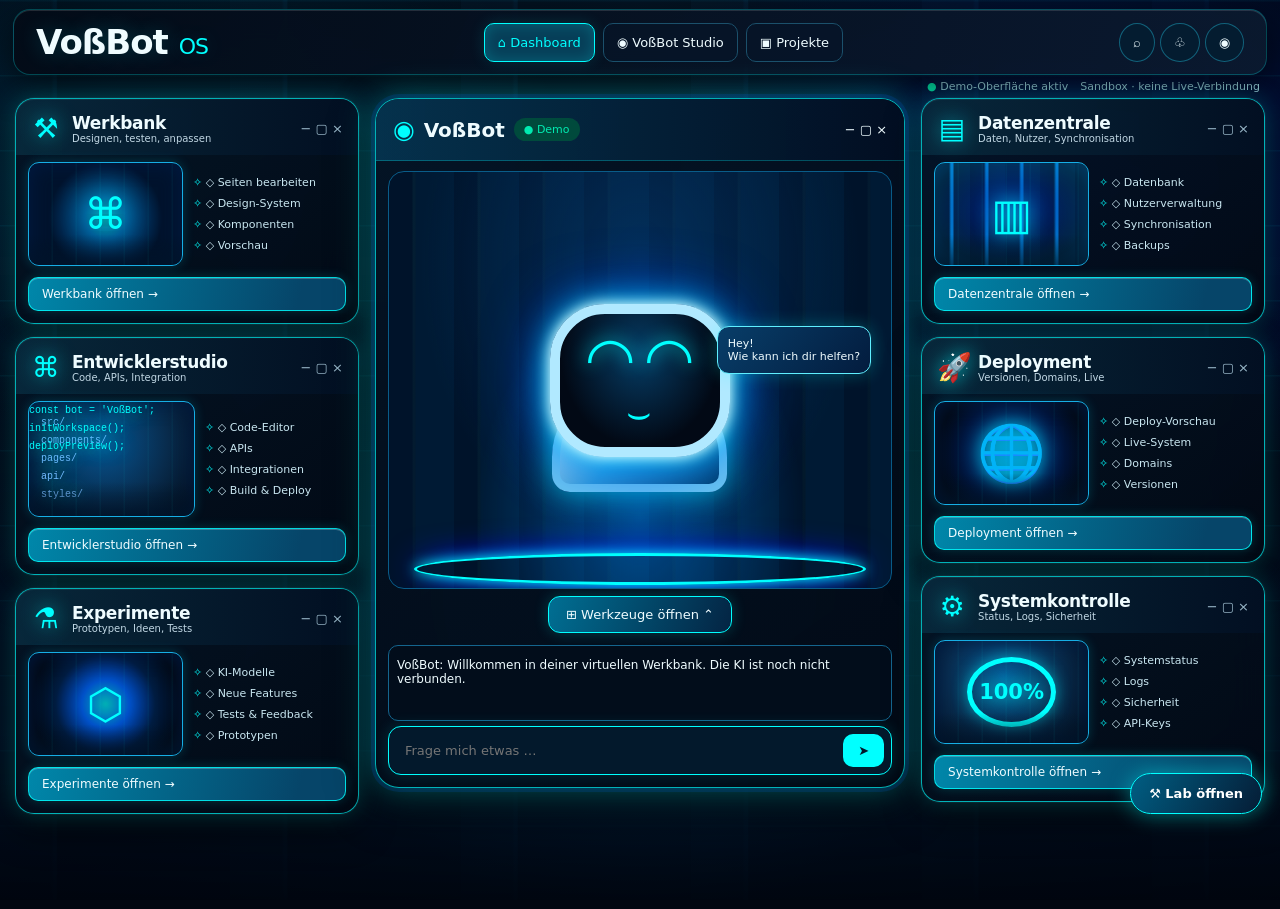
==== commit fd94d2b4: "Refine VossBot OS neon design and remove redundant bottom toolbar" ====
--- a/apps/vossbot-lab-v1/index.html
+++ b/apps/vossbot-lab-v1/index.html
@@ -2,21 +2,62 @@
 :root{--cyan:#00ffff;--blue:#0000ff;--glass:linear-gradient(145deg,#0a2940ed,#020b1bec)}*{box-sizing:border-box}body{margin:0;background:#020914;color:#effcff;font:13px system-ui,'Segoe UI',sans-serif;min-height:100dvh;overflow-x:hidden}body:before{content:"";position:fixed;inset:0;z-index:-2;background:radial-gradient(ellipse at 48% 47%,#0062ab6b,transparent 43%),linear-gradient(120deg,#061f35 0%,#020814 48%,#031e39 100%)}body:after{content:"";position:fixed;inset:0;z-index:-1;opacity:.7;background:repeating-linear-gradient(90deg,transparent 0 16%,#00ffff0b 16.2% 16.4%,transparent 16.5% 20%),linear-gradient(transparent 50%,#04192b 95%)}button,input{font:inherit}button{color:inherit;cursor:pointer}.top{display:flex;align-items:center;justify-content:space-between;gap:14px;padding:12px 22px;min-height:72px;background:#04101ee0;border:1px solid #00ffff40;border-radius:0 0 16px 16px;backdrop-filter:blur(18px)}.brand{font-size:30px;font-weight:800;white-space:nowrap;letter-spacing:-1px}.brand em{font-style:normal;color:var(--cyan);font-size:22px;font-weight:500}.topnav{display:flex;align-items:center;gap:4px;flex-wrap:wrap}.topnav button,.top-actions button{background:#041c30;border:1px solid transparent;border-radius:10px;padding:11px 13px}.topnav button:hover,.topnav button.active{border-color:#00ffff;background:#073e58;color:var(--cyan)}.top-actions{display:flex;gap:5px}.top-actions button{border-color:#11617a;border-radius:50%}.status{max-width:1440px;margin:8px auto 0;display:flex;justify-content:flex-end;gap:12px;padding:0 20px;color:#9dd4de;font-size:11px}.green{color:#00e8aa}.desktop{display:grid;grid-template-columns:minmax(215px,1fr) minmax(340px,1.48fr) minmax(215px,1fr);gap:13px;max-width:1440px;margin:8px auto 100px;padding:0 15px;align-items:start}.column{display:grid;gap:13px}.win,.center,.quick{background:var(--glass);border:1px solid #00dfff99;border-radius:17px;box-shadow:inset 0 1px #ffffff1c,0 0 20px #00dfff2c,0 10px 25px #0007;overflow:hidden;backdrop-filter:blur(18px)}.win{min-height:207px;display:flex;flex-direction:column}.winhead{display:flex;align-items:center;gap:11px;padding:13px 14px 8px}.winicon{font-size:28px;color:var(--cyan);width:30px;text-align:center}.winhead strong{font-size:16px}.winhead small{display:block;color:#c1d7e4;font-size:10px}.winhead .controls{margin-left:auto;color:#9bb9ca;white-space:nowrap;font-size:13px}.winbody{padding:4px 12px 12px;flex:1;display:flex;gap:10px;align-items:stretch}.visual{flex:1;min-width:0;min-height:94px;border:1px solid #11789b;border-radius:11px;display:grid;place-items:center;background:radial-gradient(circle at 45% 35%,#008bb4a1,#05253c 50%,#020c1a 100%);color:#00ffff;font-size:43px;text-shadow:0 0 20px #00ffff}.visual.code{font:10px/1.8 monospace;text-align:left;display:block;padding:12px;color:#00e6fc}.visual.code:before{content:"src/\A components/\A pages/\A api/\A styles/";white-space:pre;color:#76baff}.visual.code:after{content:"const bot = 'VoßBot';\A initWorkspace();\A deployPreview();";white-space:pre;color:#00ffff}.visual.db{background:repeating-linear-gradient(90deg,#03192a 0 16px,#074b70 18px 20px,#021525 22px 39px);box-shadow:inset 0 0 40px #00aaff66}.visual.deploy{font-size:55px;background:radial-gradient(circle,#0756b5,#020b1c 70%)}.visual.metrics{font-size:21px;gap:3px;display:flex;align-items:center;justify-content:center}.visual.metrics b{border:5px solid var(--cyan);border-radius:50%;padding:18px 7px;box-shadow:0 0 16px #00ffff77}.items{flex:1;min-width:0;display:flex;flex-direction:column;justify-content:center;gap:7px;color:#c8e6f0;font-size:11px}.items span{white-space:nowrap;overflow:hidden;text-overflow:ellipsis}.open{margin:0 12px 12px;padding:9px 13px;background:linear-gradient(100deg,#007f9e,#06405d);border:1px solid #00ffffa6;border-radius:10px;text-align:left;font-size:12px}.open:hover{background:#00b9cd;color:#001725}.center{min-height:695px;display:flex;flex-direction:column;padding:0 12px 12px}.centerhead{display:flex;align-items:center;gap:9px;padding:13px 4px;border-bottom:1px solid #00ffff42}.centerhead strong{font-size:20px}.online{font-size:11px;color:#00eab0;background:#004a3c;padding:5px 10px;border-radius:30px}.botstage{position:relative;min-height:315px;flex:1;display:flex;align-items:center;justify-content:center;background:radial-gradient(ellipse at 50% 80%,#006bce65,transparent 60%)}.botface{position:relative;width:180px;height:153px;border:10px solid #8fd9f5;border-radius:55px;background:radial-gradient(circle at 50% 20%,#08426d,#01050e 75%);box-shadow:0 0 28px #00ffff,0 0 60px #0066ff7b,inset 0 0 22px #007fff}.botface:before,.botface:after{content:"◡";position:absolute;top:25px;font-size:58px;line-height:1;color:#00ffff;text-shadow:0 0 18px #00ffff;transform:rotate(180deg)}.botface:before{left:25px}.botface:after{right:25px}.smile{position:absolute;top:76px;left:66px;color:#00ffff;font-size:39px}.botbody{position:absolute;top:215px;width:175px;height:105px;border-radius:70px 70px 18px 18px;border:8px solid #6ac7ef;background:linear-gradient(125deg,#b4d9f2,#1b6caa 70%,#04204d);text-align:center;padding-top:32px;color:#001c42;font-size:23px;font-weight:800;box-shadow:0 0 28px #00aaff}.halo{position:absolute;bottom:3px;width:90%;height:32px;border:4px solid var(--cyan);border-radius:50%;box-shadow:0 0 25px var(--cyan)}.speech{position:absolute;right:4%;top:37%;background:#073962e8;border:1px solid #70dfff;border-radius:12px;padding:10px;font-size:11px;box-shadow:0 0 14px #00ffff55}.bottools{display:flex;justify-content:center;margin:7px 0}.bottools button{border:1px solid #00ffff;background:#034363;border-radius:12px;padding:10px 17px}.chatlog{height:76px;overflow:auto;padding:8px;background:#0213249c;border:1px solid #155b80;border-radius:10px;margin:5px 0;font-size:12px}.chatlog div{margin:4px 0}.compose{display:flex;gap:7px;border:1px solid #00ffff;border-radius:13px;padding:7px;background:#03182d}.compose input{flex:1;min-width:0;border:0;background:transparent;color:white;outline:none;padding:9px}.compose button{background:var(--cyan);color:#00162a;border:0;border-radius:10px;padding:8px 15px;font-weight:800}.chips{display:flex;justify-content:center;flex-wrap:wrap;gap:6px;padding-top:10px}.chips button{border:1px solid #125d7d;border-radius:8px;background:#05182c;padding:8px;font-size:10px}.quick{max-width:1440px;margin:-86px auto 16px;padding:10px;display:flex;align-items:center;gap:9px;flex-wrap:wrap}.quick button{background:#041d35;border:1px solid #136380;border-radius:10px;padding:11px}.mobilebar{display:none}.toolpopup{display:none;position:fixed;z-index:25;left:50%;top:50%;transform:translate(-50%,-50%);width:min(460px,92vw);padding:19px;border:1px solid var(--cyan);border-radius:20px;background:#03182af7;box-shadow:0 0 0 100vmax #0009,0 0 60px #00ffff55}.toolpopup.show{display:block}.toolpopup h2{margin-top:0}.toolgrid{display:grid;grid-template-columns:1fr 1fr;gap:8px}.toolgrid button{background:#063652;border:1px solid #157fa3;border-radius:10px;padding:13px}.toolpopup .close{float:right;background:transparent;border:0;font-size:22px}.mobilecards{display:none}
 @media(max-width:950px){.topnav{display:none}.desktop{grid-template-columns:1fr 1.3fr 1fr;gap:8px;padding:0 8px}.winhead strong{font-size:12px}.winhead small,.items{font-size:9px}.winbody{flex-direction:column}.visual{min-height:72px}.center{min-height:650px}.quick{margin:0 8px 75px}}
 @media(max-width:680px){.top{min-height:63px;padding:9px 12px}.brand{font-size:25px}.brand em{font-size:19px}.top-actions button{padding:8px}.status{justify-content:flex-start;padding:8px 13px}.desktop{display:flex;flex-direction:column;padding:0 10px;margin:0 0 80px;gap:10px}.center{order:0;width:100%;min-height:0;padding:0 9px 10px}.centerhead{padding:10px 3px}.botstage{min-height:245px;max-height:245px;overflow:hidden}.botface{transform:scale(.76) translateY(-35px)}.botbody{transform:scale(.8);top:169px}.halo{bottom:0}.speech{top:30%;right:1%;font-size:10px}.column{display:contents}.win{min-height:0}.desktop>.column>.win{display:none}.mobilecards{order:1;display:grid;grid-template-columns:1fr 1fr;gap:9px;width:100%}.mobilecard{min-height:112px;padding:12px;border:1px solid #00ffff9c;border-radius:14px;background:var(--glass);text-align:left;box-shadow:0 0 15px #00ffff30}.mobilecard strong{display:block;font-size:13px;margin:5px 0}.mobilecard small{font-size:10px;color:#bdd5e2}.mobilecard i{font-size:25px;color:var(--cyan);font-style:normal}.quick{display:none}.mobilebar{display:flex;position:fixed;bottom:0;left:0;right:0;z-index:10;justify-content:space-around;background:#031525f5;border-top:1px solid #00ffff88;padding:8px 4px 12px}.mobilebar button{border:0;background:none;color:#cdebf4;font-size:11px;padding:5px}.chatlog{height:48px}.chips{display:none}}
+</style><style id="vossbot-design-v2">
+:root{--glass:linear-gradient(148deg,#061a2be8,#020914ef 82%)}
+body{background:#020711;font-family:Inter,'Segoe UI',system-ui,sans-serif}
+body:before{background:radial-gradient(ellipse at 50% 68%,#0077d652,transparent 36%),radial-gradient(ellipse at 12% 18%,#00bfff2b,transparent 26%),radial-gradient(ellipse at 85% 20%,#0035ff40,transparent 30%),linear-gradient(90deg,#010915b8,#061e32aa,#010915c9),repeating-linear-gradient(90deg,#06182d 0 4%,#062e4d 4.2% 4.4%,#020a18 4.5% 18%)}
+body:after{background:linear-gradient(180deg,#00000020 0%,transparent 30%,#00132999 82%,#00050e 100%),repeating-linear-gradient(0deg,transparent 0 73px,#00dfff12 74px 75px);opacity:.9}
+.top{margin:9px 13px 0;min-height:62px;border-radius:17px;background:linear-gradient(110deg,#030b17ef,#0b1a2fe8);box-shadow:0 10px 35px #0009,inset 0 1px #ffffff20}
+.brand{font-size:34px;text-shadow:0 0 22px #00ffff33}
+.topnav{gap:8px}
+.topnav button{border:1px solid #1b506b;background:#061629b8}
+.topnav button.active{box-shadow:inset 0 0 15px #00ffff35,0 0 16px #00ffff20}
+.status{margin-top:5px}
+.desktop{grid-template-columns:minmax(220px,.96fr) minmax(360px,1.48fr) minmax(220px,.96fr);gap:16px;margin-top:5px;margin-bottom:20px}
+.column{gap:13px}
+.win,.center{border:1px solid #00ffffad;background:linear-gradient(145deg,#041425e8,#020914ef);box-shadow:0 0 0 1px #ffffff0a,inset 0 1px 0 #c2ffff38,0 0 22px #00ffff35,0 16px 34px #0009}
+.win{border-radius:19px;min-height:210px;transition:transform .2s,box-shadow .2s}
+.win:hover{transform:translateY(-2px);box-shadow:0 0 28px #00ffff5b,0 18px 32px #0009}
+.winhead{background:linear-gradient(90deg,#0a3347a8,#020f22);padding:13px 15px 10px}
+.winhead strong{font-size:17px;letter-spacing:-.3px}
+.winhead small{font-size:10px}
+.winicon{filter:drop-shadow(0 0 10px #00ffffaa)}
+.winbody{padding:7px 12px 11px}
+.visual{position:relative;overflow:hidden;min-height:104px;border-color:#16aee5;background:radial-gradient(circle at 45% 35%,#087bd2a8,#082b4c 55%,#020914 100%);box-shadow:inset 0 0 20px #001a43,0 0 12px #00dfff32}
+.visual:after{content:"";position:absolute;inset:0;pointer-events:none;background:repeating-linear-gradient(90deg,transparent 0 22px,#00ffff0a 23px 24px),linear-gradient(transparent 70%,#001122ab)}
+.visual.workshop{background:radial-gradient(circle at 50% 54%,#00eaff7a,#004d8d 22%,#00132d 60%),repeating-linear-gradient(0deg,#092a48 0 4px,#04111f 5px 17px);text-shadow:0 0 30px #00ffff}
+.visual.experiment{background:radial-gradient(circle at 50% 50%,#00ffffa1,#0048c6 26%,#001c41 54%,#020914 80%);text-shadow:0 0 30px #00ffff}
+.visual.db{background:radial-gradient(ellipse at 50% 45%,#0039c3b0,transparent 72%),repeating-linear-gradient(90deg,#020d20 0 14px,#0376c5 16px 18px,#03162c 19px 35px)}
+.visual.deploy{background:radial-gradient(circle at 50% 50%,#0062ffb3,#001b53 43%,#020914 80%)}
+.items{font-size:11px;gap:8px}
+.items span:before{content:"✧ ";color:#00ffff}
+.open{background:linear-gradient(105deg,#0087aa,#064569 85%);border:1px solid #00ffffcc;box-shadow:inset 0 1px #ffffff39,0 0 12px #00ffff2c}
+.center{border-radius:24px;min-height:690px;box-shadow:0 0 0 4px #0066ff24,0 0 35px #00ffff5c,0 18px 45px #000b}
+.centerhead{background:linear-gradient(90deg,#053754d9,#020e22);margin:0 -12px;padding:16px 17px}
+.botstage{background:radial-gradient(ellipse at 50% 83%,#008afc77,transparent 46%),radial-gradient(ellipse at 50% 22%,#06478877,transparent 62%),repeating-linear-gradient(90deg,#00132a 0 23px,#00aaff12 24px 26px,#001a34 27px 65px);border:1px solid #095c89;border-radius:16px;margin-top:10px;overflow:hidden}
+.botface{border-color:#b1e9ff;background:radial-gradient(ellipse at 50% 30%,#063d66,#020915 70%);box-shadow:0 0 14px #ffffff,0 0 35px #00ffff,0 0 65px #003cff}
+.botbody{background:linear-gradient(130deg,#d3f5ff,#2e9bd3 46%,#00416b);box-shadow:0 0 30px #00ffffaa}
+.halo{border-width:3px;box-shadow:0 0 14px #00ffff,0 0 32px #0000ff}
+.speech{border-color:#5fefff;box-shadow:0 0 18px #00ffff44;background:linear-gradient(130deg,#083e69,#031c3e)}
+.bottools button{background:linear-gradient(110deg,#006f93,#042443);box-shadow:0 0 15px #00ffff33}
+.chatlog{background:#020d1b;border-color:#14658e}
+.compose{background:#03192c;box-shadow:0 0 16px #00ffff24}
+.mobilebar,.quick{display:none!important}
+@media(max-width:680px){.top{margin:5px 6px 0;border-radius:12px;min-height:58px}.desktop{margin-bottom:20px}.center{border-radius:18px;min-height:0}.centerhead{padding:12px 15px}.botstage{min-height:245px;max-height:245px}.mobilecards{gap:10px}.mobilecard{min-height:120px;background:linear-gradient(145deg,#0b3049f5,#020d1eec);box-shadow:inset 0 1px #ffffff20,0 0 15px #00ffff33}.mobilecard:active{transform:scale(.98)}.lab-launch{bottom:16px!important}}
 </style></head><body>
-<header class="top"><div class="brand">VoßBot <em>OS</em></div><nav class="topnav"><button class="active" data-module="Dashboard">⌂ Dashboard</button><button data-module="Werkbank">⚒ Werkbank</button><button data-module="Entwicklerstudio">⌘ Entwicklerstudio</button><button data-module="Datenzentrale">▤ Datenzentrale</button><button data-module="Ideenlabor">⚗ Experimente</button><button data-module="Deployment">🚀 Deployment</button></nav><div class="top-actions"><button title="Suche" data-module="Datenzentrale">⌕</button><button title="Projekte" data-module="Projekte">♧</button><button title="Profil" data-module="Systemkontrolle">◉</button></div></header>
+<header class="top"><div class="brand">VoßBot <em>OS</em></div><nav class="topnav"><button class="active" data-module="Dashboard">⌂ Dashboard</button><button data-module="VoßBot Studio">◉ VoßBot Studio</button><button data-module="Projekte">▣ Projekte</button></nav><div class="top-actions"><button title="Suche" data-module="Datenzentrale">⌕</button><button title="Projekte" data-module="Projekte">♧</button><button title="Profil" data-module="Systemkontrolle">◉</button></div></header>
 <div class="status"><span><span class="green">●</span> Demo-Oberfläche aktiv</span><span>Sandbox · keine Live-Verbindung</span></div>
 <main class="desktop"><div class="column">
-<section class="win"><div class="winhead"><span class="winicon">⚒</span><div><strong>Werkbank</strong><small>Designen, testen, anpassen</small></div><span class="controls">− ▢ ×</span></div><div class="winbody"><div class="visual">⌘</div><div class="items"><span>◇ Seiten bearbeiten</span><span>◇ Design-System</span><span>◇ Komponenten</span><span>◇ Vorschau</span></div></div><button class="open" data-module="Werkbank">Werkbank öffnen →</button></section>
+<section class="win"><div class="winhead"><span class="winicon">⚒</span><div><strong>Werkbank</strong><small>Designen, testen, anpassen</small></div><span class="controls">− ▢ ×</span></div><div class="winbody"><div class="visual workshop">⌘</div><div class="items"><span>◇ Seiten bearbeiten</span><span>◇ Design-System</span><span>◇ Komponenten</span><span>◇ Vorschau</span></div></div><button class="open" data-module="Werkbank">Werkbank öffnen →</button></section>
 <section class="win"><div class="winhead"><span class="winicon">⌘</span><div><strong>Entwicklerstudio</strong><small>Code, APIs, Integration</small></div><span class="controls">− ▢ ×</span></div><div class="winbody"><div class="visual code"></div><div class="items"><span>◇ Code-Editor</span><span>◇ APIs</span><span>◇ Integrationen</span><span>◇ Build & Deploy</span></div></div><button class="open" data-module="Entwicklerstudio">Entwicklerstudio öffnen →</button></section>
-<section class="win"><div class="winhead"><span class="winicon">⚗</span><div><strong>Experimente</strong><small>Prototypen, Ideen, Tests</small></div><span class="controls">− ▢ ×</span></div><div class="winbody"><div class="visual">⬡</div><div class="items"><span>◇ KI-Modelle</span><span>◇ Neue Features</span><span>◇ Tests & Feedback</span><span>◇ Prototypen</span></div></div><button class="open" data-module="Ideenlabor">Experimente öffnen →</button></section></div>
-<section class="center"><div class="centerhead"><span style="font-size:25px;color:#00ffff">◉</span><strong>VoßBot</strong><span class="online">● Demo</span><span style="margin-left:auto">− ▢ ×</span></div><div class="botstage"><div class="halo"></div><div class="botbody">VoßBot</div><div class="botface"><span class="smile">⌣</span></div><div class="speech">Hey!<br>Wie kann ich dir helfen?</div></div><div class="bottools"><button id="openTools">⊞ Werkzeuge öffnen ⌃</button></div><div id="chatlog" class="chatlog"><div>VoßBot: Willkommen in deiner virtuellen Werkbank. Die KI ist noch nicht verbunden.</div></div><form id="chatForm" class="compose"><input id="chatInput" placeholder="Frage mich etwas …"><button type="submit">➤</button></form><div class="chips"><button data-module="VoßBot Studio">◉ VoßBot Studio</button><button data-module="Projekte">▣ Projekte</button><button data-module="Datenzentrale">▤ Notizen</button><button data-module="Systemkontrolle">⚙ Einstellungen</button></div></section>
+<section class="win"><div class="winhead"><span class="winicon">⚗</span><div><strong>Experimente</strong><small>Prototypen, Ideen, Tests</small></div><span class="controls">− ▢ ×</span></div><div class="winbody"><div class="visual experiment">⬡</div><div class="items"><span>◇ KI-Modelle</span><span>◇ Neue Features</span><span>◇ Tests & Feedback</span><span>◇ Prototypen</span></div></div><button class="open" data-module="Ideenlabor">Experimente öffnen →</button></section></div>
+<section class="center"><div class="centerhead"><span style="font-size:25px;color:#00ffff">◉</span><strong>VoßBot</strong><span class="online">● Demo</span><span style="margin-left:auto">− ▢ ×</span></div><div class="botstage"><div class="halo"></div><div class="botbody">VoßBot</div><div class="botface"><span class="smile">⌣</span></div><div class="speech">Hey!<br>Wie kann ich dir helfen?</div></div><div class="bottools"><button id="openTools">⊞ Werkzeuge öffnen ⌃</button></div><div id="chatlog" class="chatlog"><div>VoßBot: Willkommen in deiner virtuellen Werkbank. Die KI ist noch nicht verbunden.</div></div><form id="chatForm" class="compose"><input id="chatInput" placeholder="Frage mich etwas …"><button type="submit">➤</button></form></section>
 <div class="column">
 <section class="win"><div class="winhead"><span class="winicon">▤</span><div><strong>Datenzentrale</strong><small>Daten, Nutzer, Synchronisation</small></div><span class="controls">− ▢ ×</span></div><div class="winbody"><div class="visual db">▥</div><div class="items"><span>◇ Datenbank</span><span>◇ Nutzerverwaltung</span><span>◇ Synchronisation</span><span>◇ Backups</span></div></div><button class="open" data-module="Datenzentrale">Datenzentrale öffnen →</button></section>
 <section class="win"><div class="winhead"><span class="winicon">🚀</span><div><strong>Deployment</strong><small>Versionen, Domains, Live</small></div><span class="controls">− ▢ ×</span></div><div class="winbody"><div class="visual deploy">🌐</div><div class="items"><span>◇ Deploy-Vorschau</span><span>◇ Live-System</span><span>◇ Domains</span><span>◇ Versionen</span></div></div><button class="open" data-module="Deployment">Deployment öffnen →</button></section>
 <section class="win"><div class="winhead"><span class="winicon">⚙</span><div><strong>Systemkontrolle</strong><small>Status, Logs, Sicherheit</small></div><span class="controls">− ▢ ×</span></div><div class="winbody"><div class="visual metrics"><b>100%</b></div><div class="items"><span>◇ Systemstatus</span><span>◇ Logs</span><span>◇ Sicherheit</span><span>◇ API-Keys</span></div></div><button class="open" data-module="Systemkontrolle">Systemkontrolle öffnen →</button></section></div>
 <div class="mobilecards"><button class="mobilecard" data-module="Werkbank"><i>⚒</i><strong>Werkbank →</strong><small>Designen, testen</small></button><button class="mobilecard" data-module="Datenzentrale"><i>▤</i><strong>Datenzentrale →</strong><small>Notizen, Dateien</small></button><button class="mobilecard" data-module="Entwicklerstudio"><i>⌘</i><strong>Entwicklerstudio →</strong><small>Code und Komponenten</small></button><button class="mobilecard" data-module="Deployment"><i>🚀</i><strong>Deployment →</strong><small>Versionen und Freigaben</small></button><button class="mobilecard" data-module="Ideenlabor"><i>⚗</i><strong>Experimente →</strong><small>Ideen und Prototypen</small></button><button class="mobilecard" data-module="Systemkontrolle"><i>⚙</i><strong>Systemkontrolle →</strong><small>Status und Sicherheit</small></button></div></main>
-<div class="quick"><span>◉ Projekt: vossfit.de · Sandbox: voßfit.de</span><button data-module="Dashboard">⌂ Dashboard</button><button data-module="Werkbank">⚒ Werkbank</button><button data-module="Entwicklerstudio">⌘ Entwickler</button><button data-module="Datenzentrale">▤ Daten</button><button data-module="Ideenlabor">⚗ Experimente</button><button data-module="Deployment">🚀 Deployment</button><button data-module="Projekte">▣ Projekte</button><button data-module="VoßBot Studio">◉ VoßBot</button></div>
-<nav class="mobilebar"><button data-module="Dashboard">⌂<br>Dashboard</button><button data-module="Werkbank">⚒<br>Werkbank</button><button data-module="Entwicklerstudio">⌘<br>Entwickler</button><button data-module="Datenzentrale">▤<br>Daten</button><button data-module="Projekte">☰<br>Mehr</button></nav>
+
 <div class="toolpopup" id="toolpopup"><button class="close" id="closeTools">×</button><h2>VoßBot Werkzeuge</h2><div class="toolgrid"><button data-tool="Trainingsplan">Trainingsplan</button><button data-tool="Ernährungsplan">Ernährungsplan</button><button data-tool="Rezeptidee">Rezeptidee</button><button data-tool="Übung erklären">Übung erklären</button><button data-tool="Analyse">Analyse</button><button data-tool="Code-Hilfe">Code-Hilfe</button><button data-tool="Ideen sammeln">Ideen sammeln</button><button data-tool="Projektplanung">Projektplanung</button></div></div>
 <script src="lab.js"></script><script>
 document.querySelectorAll('[data-module]').forEach(b=>b.addEventListener('click',()=>{const name=b.dataset.module;if(window.VossLabOpen)window.VossLabOpen(name)}));
